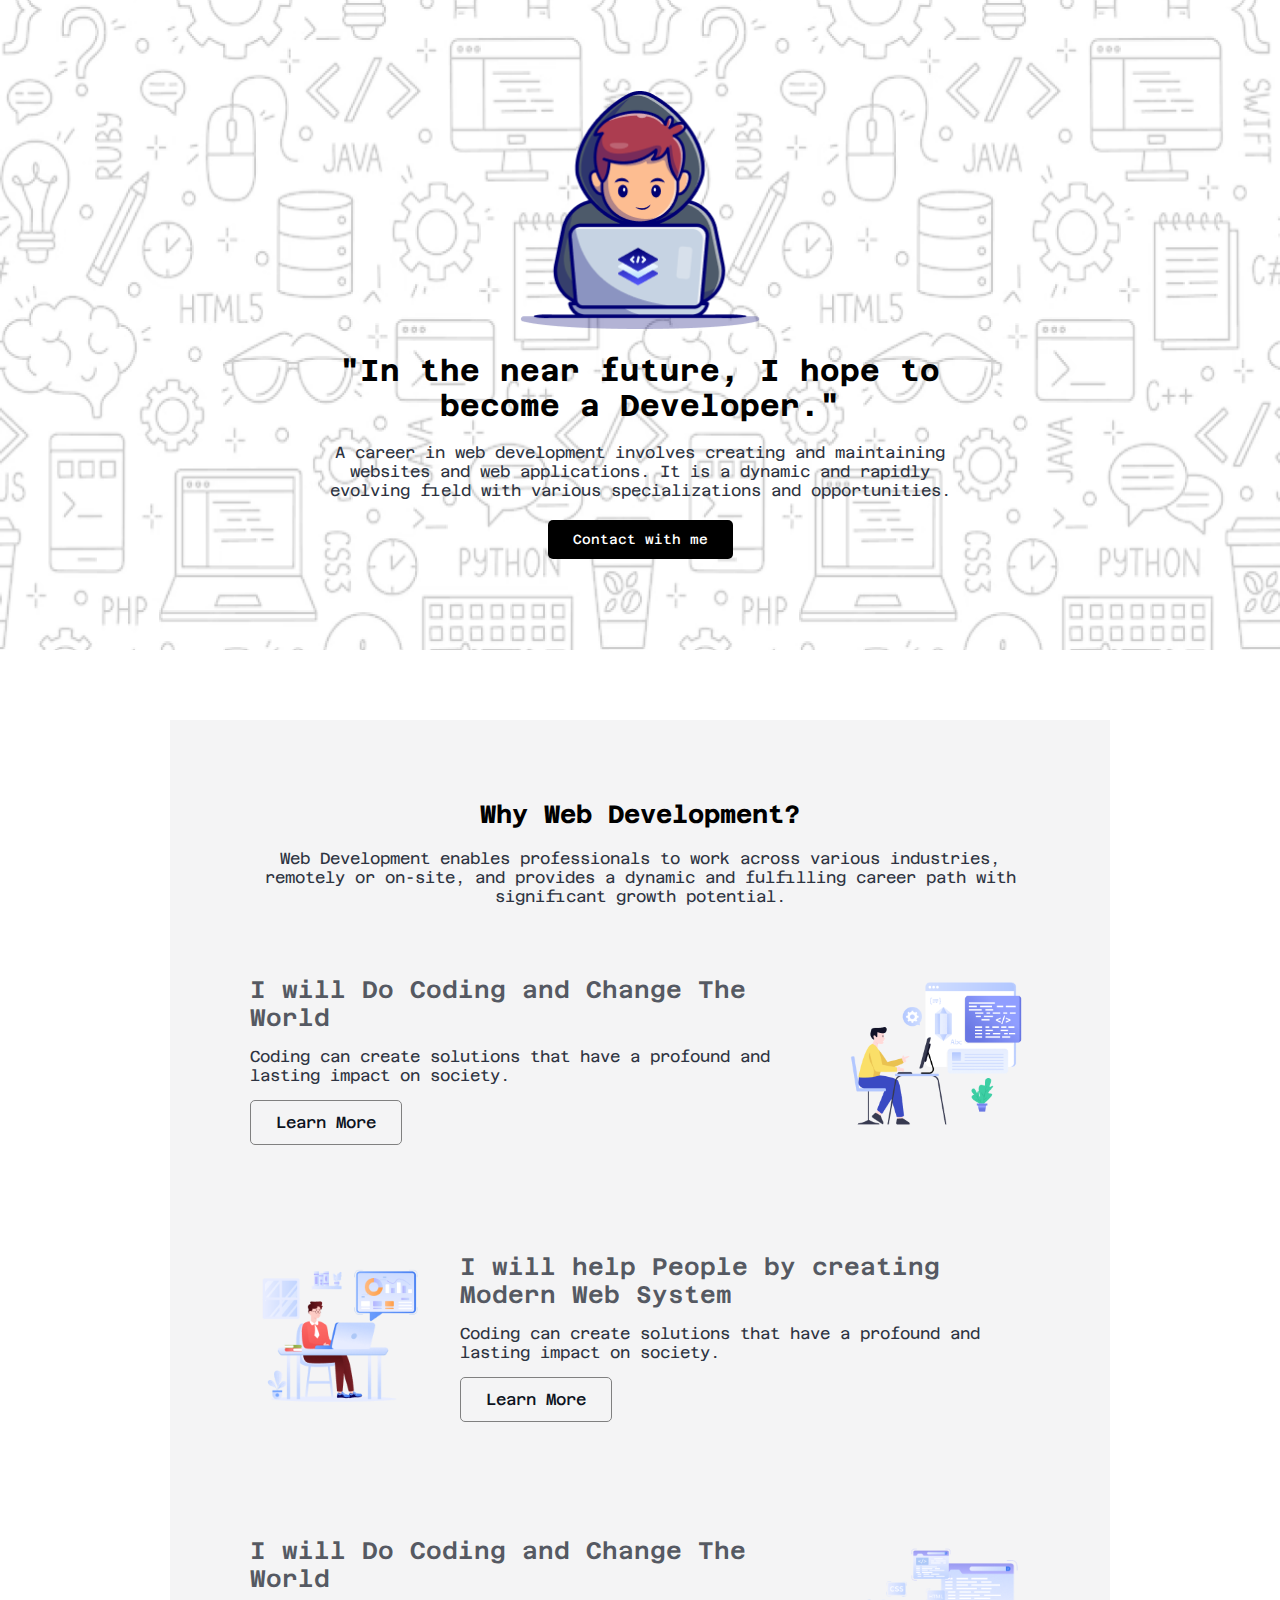
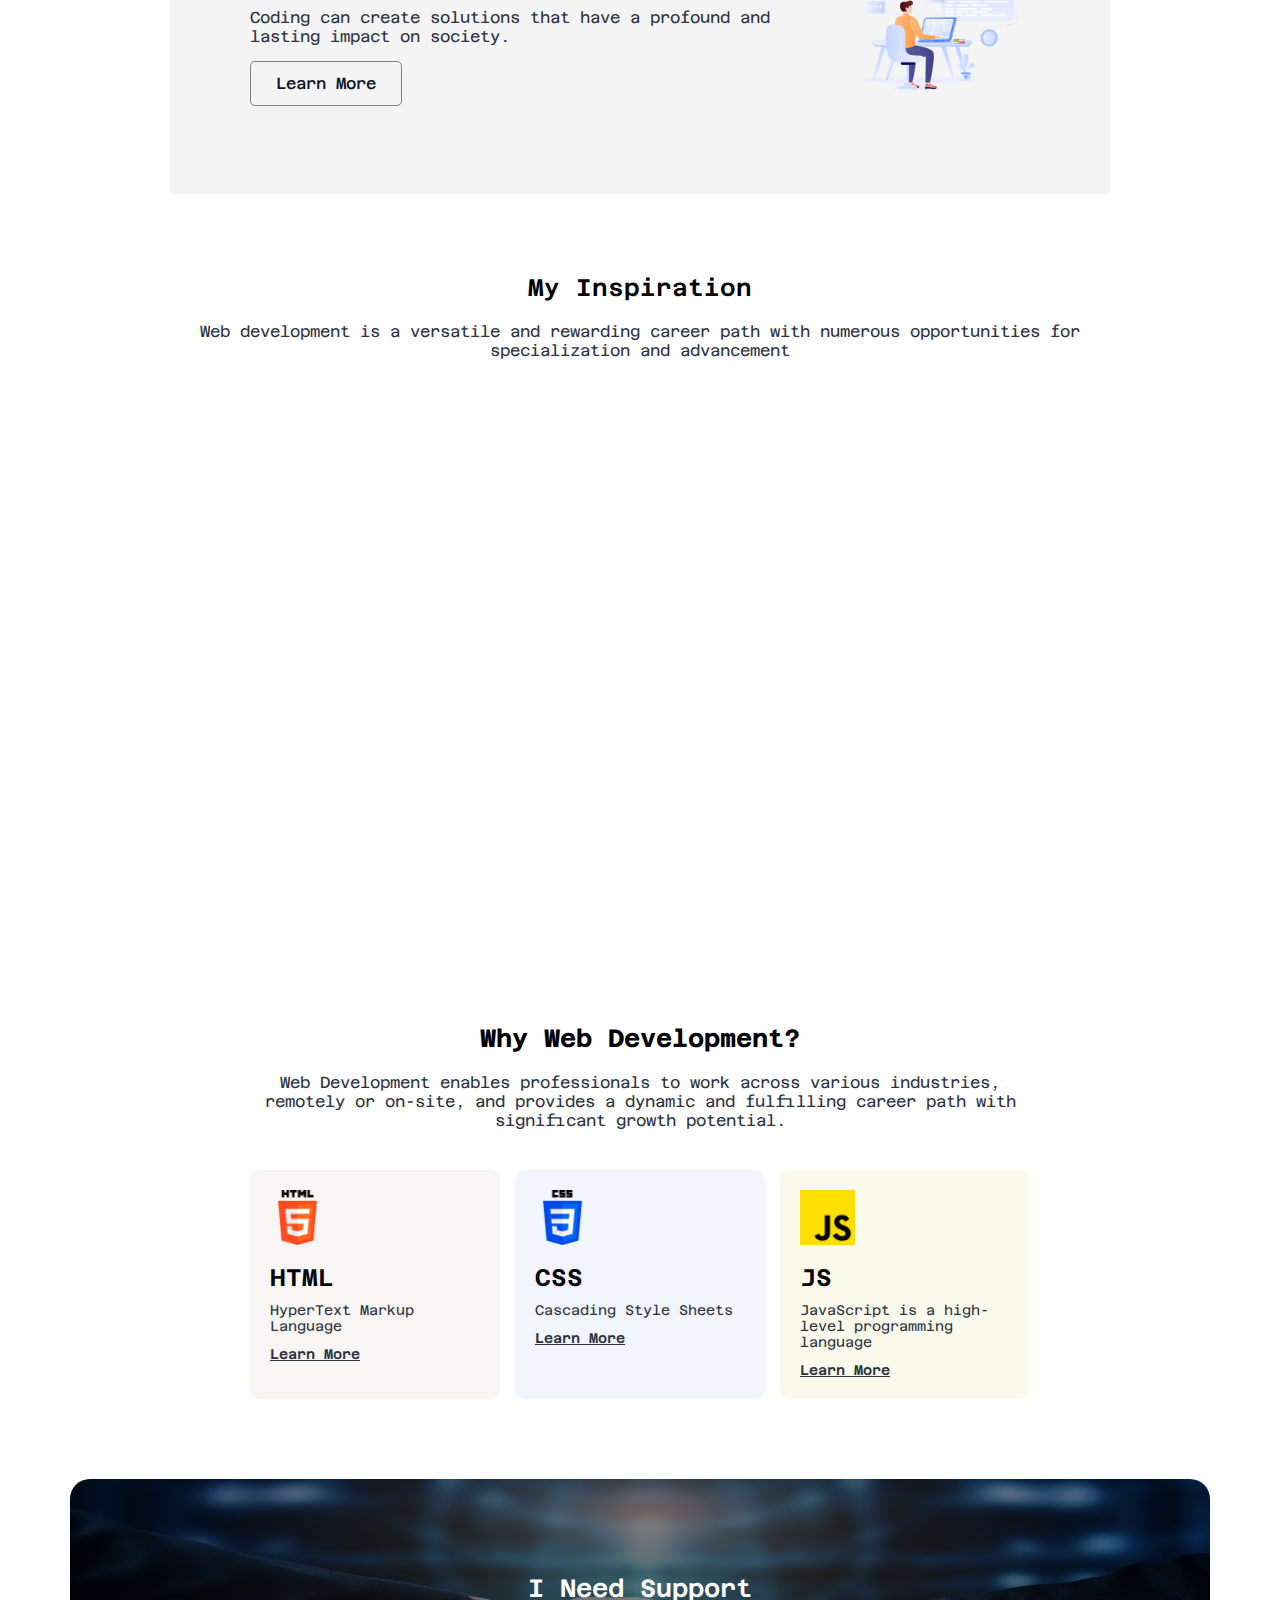
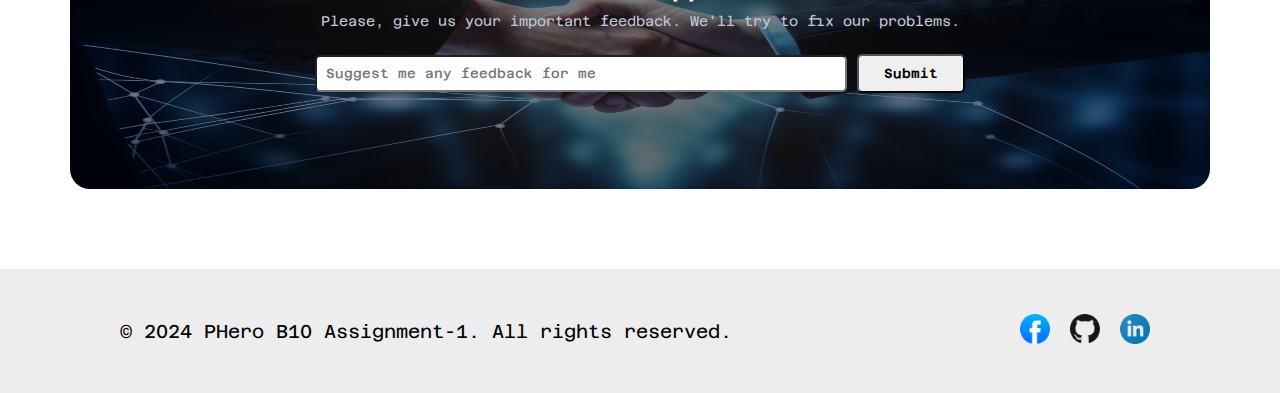
==== index.html @ 2de283ba "inspiration section done" ====
<!DOCTYPE html>
<html lang="en">
<head>
    <meta charset="UTF-8">
    <meta name="viewport" content="width=device-width, initial-scale=1.0">
    <title>Dev-Guide-A1</title>

    <!-- google fonts (Azeret Mono) -->
    <link rel="preconnect" href="https://fonts.googleapis.com">
    <link rel="preconnect" href="https://fonts.gstatic.com" crossorigin>
    <link href="https://fonts.googleapis.com/css2?family=Azeret+Mono:ital,wght@0,100..900;1,100..900&display=swap" rel="stylesheet">

    <!-- external css file link -->
     <link rel="stylesheet" href="./css/style.css">

</head>
<body>
    <header>
        <section class="headerSection">
            <img src="./assets/Group.png" alt="Header Image">
            <h1>"In the near future, I hope to become a Developer."</h1>
            <p>A career in web development involves creating and maintaining websites and web applications. It is a dynamic and rapidly evolving field with various specializations and opportunities.</p>
            <a href="#footer"><button>Contact with me</button></a>
        </section>
    </header>
    <!-- header (banner) ends -->

    <main>
        <section class="webDevelopmentSection">
            <article class="sectionHeading webDevelopmentSectionHeading">
                <h1>Why Web Development?</h1>
                <p>Web Development enables professionals to work across various industries, remotely or on-site, and provides a dynamic and fulfilling career path with significant growth potential.</p>
            </article>
            <!-- "why web development" heading ends -->

            <section class="container webDevSection1">
                <div class="contentDiv">
                    <h2>I will Do Coding and Change The World</h2>
                    <p>Coding can create solutions that have a profound and lasting impact on society.</p>
                    <a href="html5.html" target="_blank">Learn More</a>
                </div>

                <div class="imageDiv">
                    <img src="./assets/Layer_1.png" alt="Layer One">
                </div>
            </section>
            <!-- webDevSection1 ends -->

            <section class="container webDevSection2">
                <div class="contentDiv">
                    <h2>I will help People by creating Modern Web System</h2>
                    <p>Coding can create solutions that have a profound and lasting impact on society.</p>
                    <a target="_blank" href="/pages/css3.html">Learn More</a>
                </div>

                <div class="imageDiv">
                    <img src="./assets/Group3.png" alt="Layer One">
                </div>
            </section>
            <!-- webDevSection2 ends -->

            <section class="container webDevSection3">
                <div class="contentDiv">
                    <h2>I will Do Coding and Change The World</h2>
                    <p>Coding can create solutions that have a profound and lasting impact on society.</p>
                    <a target="_blank" href="/pages/js.html">Learn More</a>
                </div>

                <div class="imageDiv">
                    <img src="./assets/Group4.png" alt="Layer One">
                </div>
            </section>
            <!-- webDevSection3 ends -->
        </section>
        <!-- "why web development" section ends -->

        <section class="inspirationSection">
            <article class="sectionHeading inspirationSectionHeading">
                <h2>My Inspiration</h2>
                <p>Web development is a versatile and rewarding career path with numerous opportunities for specialization and advancement</p>
            </article>
            <!-- "why web development" heading ends -->

            <iframe width="100%" height="450" src="https://www.youtube.com/embed/5O5e0nnVulY?si=7tSLjGQV2LqO7HDk" title="YouTube video player" frameborder="0" allow="accelerometer; autoplay; clipboard-write; encrypted-media; gyroscope; picture-in-picture; web-share" referrerpolicy="strict-origin-when-cross-origin" allowfullscreen id="iFrame"></iframe>
        </section>
        <!-- "inspirationSection" section ends -->

        <section class="currentTargetSection">
            <article class="webDevelopmentSectionHeading">
                <h1>Why Web Development?</h1>
                <p>Web Development enables professionals to work across various industries, remotely or on-site, and provides a dynamic and fulfilling career path with significant growth potential.</p>
            </article>
            <!-- "current target" heading ends -->

            <section class="items">
                <div class="item html5">
                    <img src="./assets/html.png" alt="">

                    <div>
                        <h2>HTML</h2>
                        <p>HyperText Markup Language</p>
                        <a href="#">Learn More</a>
                    </div>
                </div>
                <!-- html5 item ends -->

                <div class="item css3">
                    <img src="./assets/css.png" alt="">

                    <div>
                        <h2>CSS</h2>
                        <p>Cascading Style Sheets</p>
                        <a href="#">Learn More</a>
                    </div>
                </div>
                <!-- css3 item ends -->

                <div class="item js">
                    <img src="./assets/js.png" alt="">

                    <div>
                        <h2>JS</h2>
                        <p>JavaScript is a high-level programming language</p>
                        <a href="#">Learn More</a>
                    </div>
                </div>
                <!-- js item ends -->
            </section>
            <!-- items ends -->
        </section>
        <!-- "current target" section ends -->


        <section class="needSupport">
            <article class="needSupportHeading">
                <h1>I Need Support</h1>
                <p>Please, give us your important feedback. We'll try to fix our problems.</p>

                <div class="suggestionDiv">
                    <input type="text" id="inputField" class="inputField" placeholder="Suggest me any feedback for me" autocomplete="off">
                    <button type="submit" class="suggestionBtn">Submit</button>
                </div>
            </article>
        </section>
        <!-- needSupport section ends -->
    </main>

    <footer id="footer">
        <section>
            <h3>&copy; 2024 PHero B10 Assignment-1. All rights reserved.</h3>

            <ul>
                <li><a target="_blank" href="https://www.facebook.com/"><img src="./assets/facebook.png" alt=""></a></li>
                <li><a target="_blank" href="https://github.com/"><img src="./assets/github.png" alt=""></a></li>
                <li><a target="_blank" href="https://www.linkedin.com"><img src="./assets/linkedin-icon1.png" alt=""></a></li>
            </ul>
        </section>
    </footer>
    <!-- footer ends -->
</body>
</html>
---- css/style.css ----
*{
    margin: 0;
    padding: 0;
    box-sizing: border-box;
    font-family: "Azeret Mono", monospace;
    /* font-optical-sizing: auto; */
    font-weight: 400;
    font-style: normal;
}
h1, h2, h3, h4, h5, h6, p, ul{
    margin: 0;
}
a, a:hover{
    text-decoration: none;
}
li{
    list-style: none;
}


/* ===== header styles starts ===== */
header{
    width: 100%;
    height: 650px;
    background-image: url('../assets/Hero-bg.png');
    background-size: 100% 100%;
    background-repeat: no-repeat;

    display: flex;
    justify-content: center;
    align-items: center;
}

header .headerSection{
    width: 650px;
    text-align: center;
}
header .headerSection img{
    width: 240px;
    margin-bottom: 20px;
}
header .headerSection h1{
    font-size: 30px;
    font-weight: 700;
}
header .headerSection p{
    /* font-size: 16px; */
    margin: 20px 0;
    color: rgb(45, 51, 65);
}
header .headerSection button{
    padding: 12px 25px;
    border: none;
    outline: none;
    border-radius: 5px;
    background-color: rgba(0, 0, 0, 1);
    color: #ffffff;
    font-weight: 500;
}




/* ===== webDevelopmentSection styles starts ===== */
.webDevelopmentSection{
    width: 940px;
    margin: 0 auto;
    padding: 80px;
    margin-top: 70px;
    background: rgba(13, 19, 33, 0.048);
    /* border: 1px solid red; */
}
.webDevelopmentSection .webDevelopmentSectionHeading{
    text-align: center;
}
.webDevelopmentSection .webDevelopmentSectionHeading h1{
    font-size: 25px;
    font-weight: 700;
}
.webDevelopmentSection .webDevelopmentSectionHeading p{
    margin: 20px 0;
    color: rgb(45, 51, 65);
}

.webDevelopmentSection .container{
    display: flex;
    justify-content: space-between;
    align-items: center;
    padding: 50px 0;
    /* border: 1px solid green; */
}
.webDevelopmentSection .container .contentDiv{
    padding-right: 30px;
}
.webDevelopmentSection .container h2{
    font-weight: 600;
    color: rgba(13, 19, 33, 0.7);
}
.webDevelopmentSection .container p{
    margin: 15px 0;
    color: rgb(45, 51, 65);
}
.webDevelopmentSection .container a{
    padding: 12px 25px;
    border: 1px solid gray;
    display: inline-block;
    outline: none;
    border-radius: 5px;
    color: #ffffff;
    font-weight: 500;
    color: rgb(13, 19, 33);
}

.webDevelopmentSection .container .imageDiv{
    width: 250px;
}
.webDevelopmentSection .container .imageDiv img{
    width: 100%;
}

.webDevelopmentSection .webDevSection2{
    flex-direction: row-reverse;
}
.webDevelopmentSection .webDevSection2 .contentDiv{
    padding-left: 30px;
    padding-right: 0;
}
.webDevelopmentSection .webDevSection3{
    padding-bottom: 0;
}
/* ===== webDevelopmentSection styles ends ===== */






/* ===== inspiration styles starts ===== */
.inspirationSection{
    width: 940px;
    /* border: 1px solid red; */
    margin: 0 auto;
    margin-top: 80px;
}
.inspirationSection .inspirationSectionHeading{
    text-align: center;
}
.inspirationSection .inspirationSectionHeading h2{
    font-weight: 600;
    /* color: rgba(13, 19, 33, 0.7); */
}
.inspirationSection .inspirationSectionHeading p{
    margin: 20px 0;
    color: rgb(45, 51, 65);
}
#iFrame{
    border-radius: 10px;
    margin-top: 40px;
}
/* ===== inspiration styles ends ===== */






/* ===== currentTargetSection styles starts */
.currentTargetSection{
    width: 940px;
    margin: 0 auto;
    padding: 80px;
    margin-top: 70px;
    /* border: 1px solid red; */
}
.currentTargetSection .webDevelopmentSectionHeading{
    text-align: center;
}
.currentTargetSection .webDevelopmentSectionHeading h1{
    font-size: 25px;
    font-weight: 700;
}
.currentTargetSection .webDevelopmentSectionHeading p{
    margin: 20px 0;
    color: rgb(45, 51, 65);
}


.currentTargetSection .items{
    margin-top: 40px;
    display: grid;
    gap: 15px;
    grid-template-columns: repeat(3, 1fr);
}
.currentTargetSection .items .item{
    /* border: 1px solid gray; */
    border-radius: 10px;
    padding: 20px;
}
.currentTargetSection .items .item div{
    margin-top: 15px;
}
.currentTargetSection .items .item img{
    width: 55px;
}
.currentTargetSection .items .item h2{
    font-weight: 600;
}
.currentTargetSection .items .item p{
    margin: 10px 0;
    font-size: 14px;
    color: rgb(45, 51, 65);
}
.currentTargetSection .items .item a{
    font-size: 14px;
    font-weight: 600;
    color: rgb(45, 51, 65);
    text-decoration: underline;
}

.currentTargetSection .items .html5{
    background-color: rgb(248, 246, 245);
}
.currentTargetSection .items .css3{
    background-color: rgb(242, 245, 252);
}
.currentTargetSection .items .js{
    background-color: rgb(249, 250, 236);
}
/* ===== currentTargetSection styles ends */



/* needSupport styles starts */
.needSupport{
    width: 1140px;
    height: 310px;
    margin: 0 auto;
    border-radius: 20px;
    background-image: url('/assets/handshake.jpg');
    background-size: 100% 100%;
    background-repeat: no-repeat;
    background-color: rgba(13, 19, 33, 0.6);
    background-blend-mode: overlay;

    display: flex;
    justify-content: center;
    align-items: center;
    text-align: center;
}
.needSupport .needSupportHeading{
    width: 650px;
}
.needSupport .needSupportHeading .suggestionDiv{
    margin-top: 25px;
    display: flex;
    align-items: center;
}
.needSupport .needSupportHeading .suggestionDiv #inputField{
    width: 100%;
    margin-right: 10px;
    padding: 9px;
    font-weight: 500;
    border-radius: 5px;
}
.needSupport .needSupportHeading .suggestionDiv .suggestionBtn{
    font-weight: 600;
    padding: 10px 25px;
    border-radius: 5px;
    /* border: none; */
    /* outline: none; */
}
.needSupport .needSupportHeading h1{
    color: #ffffff;
    font-weight: 600;
    font-size: 25px;
}
.needSupport .needSupportHeading p{
    margin: 10px 0;
    font-size: 14px;
    color: rgb(193, 200, 216);
}
/* needSupport styles ends */



/* ===== footer styles starts */
footer{
    margin-top: 80px;
    padding: 35px 120px;
    background-color: rgba(221, 221, 224, 0.534);
}
footer section{
    display: flex;
    justify-content: space-between;
    align-items: center;
}
footer section h2{
    font-size: 17px;
}
footer section ul{
    display: flex;
    align-items: center;
}
footer section ul li{
    padding: 10px;
}
footer section ul li a img{
    width: 30px;
}
/* ===== footer styles ends */
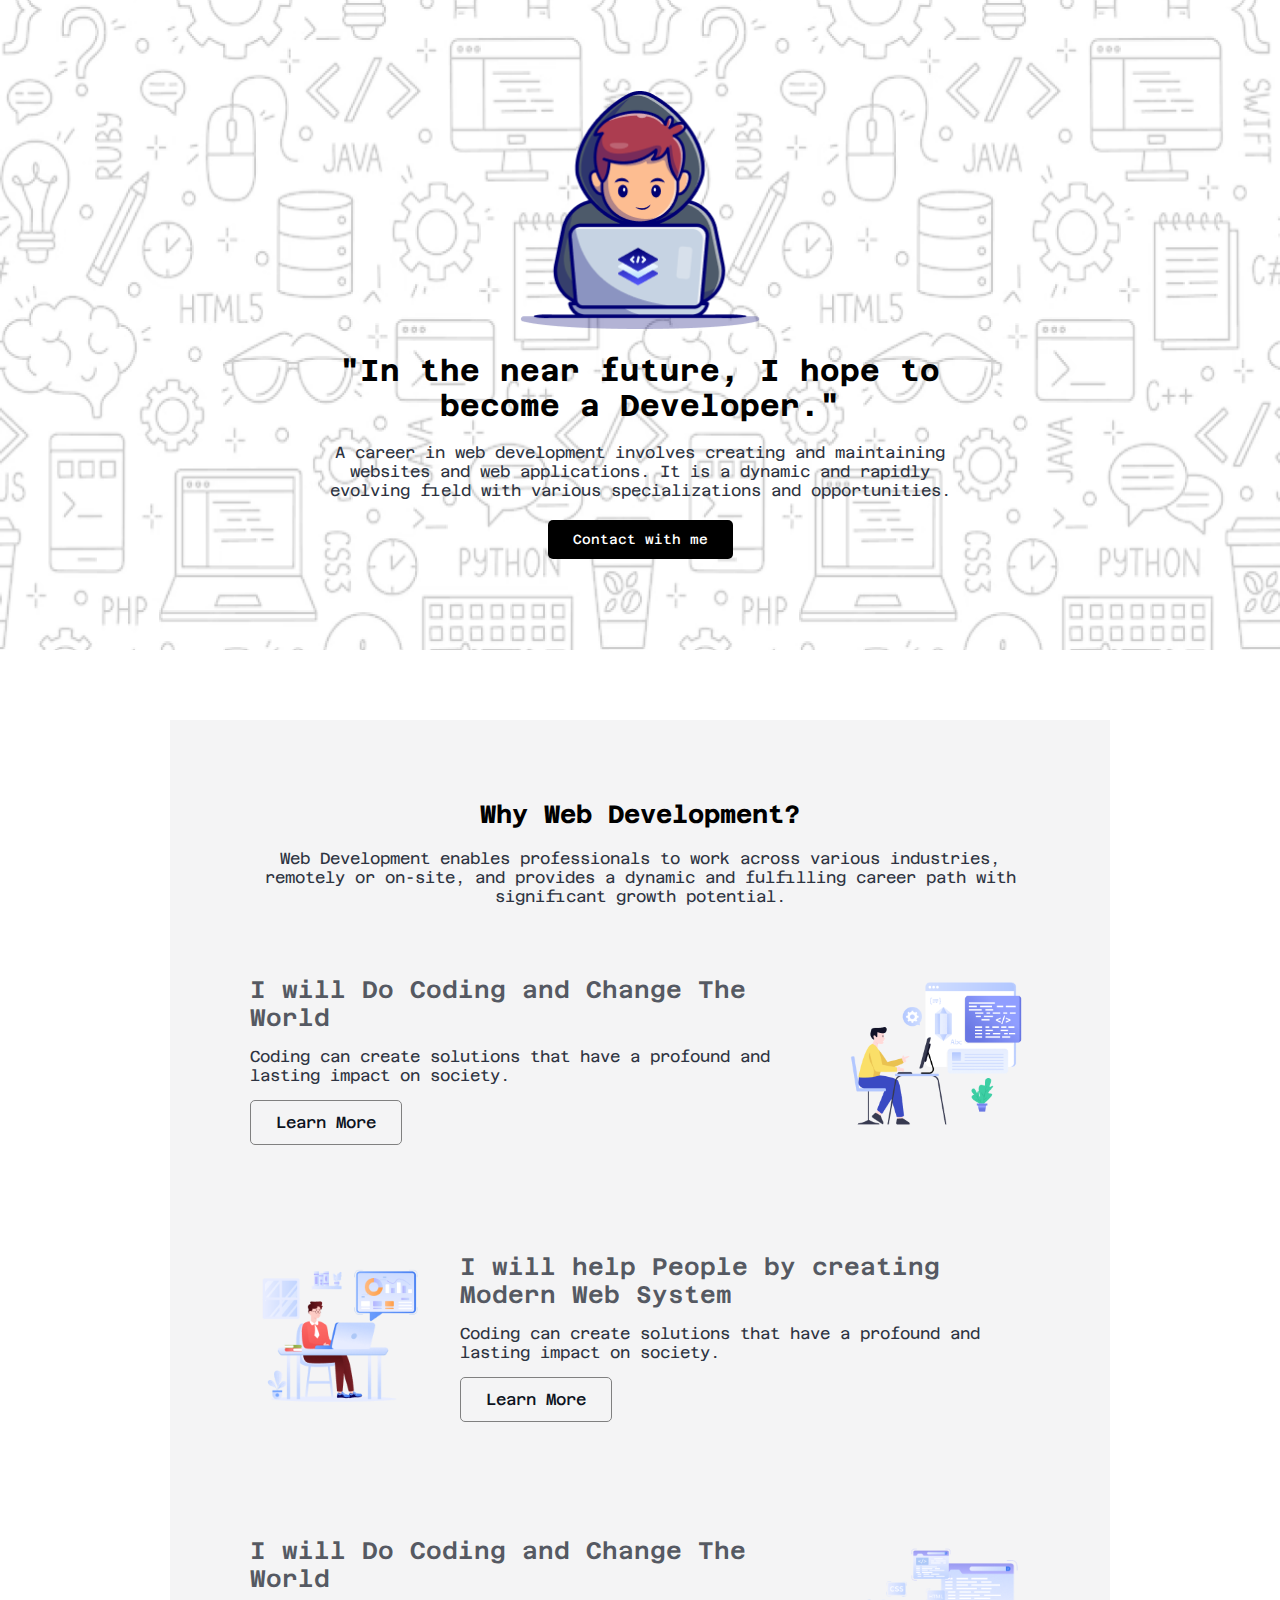
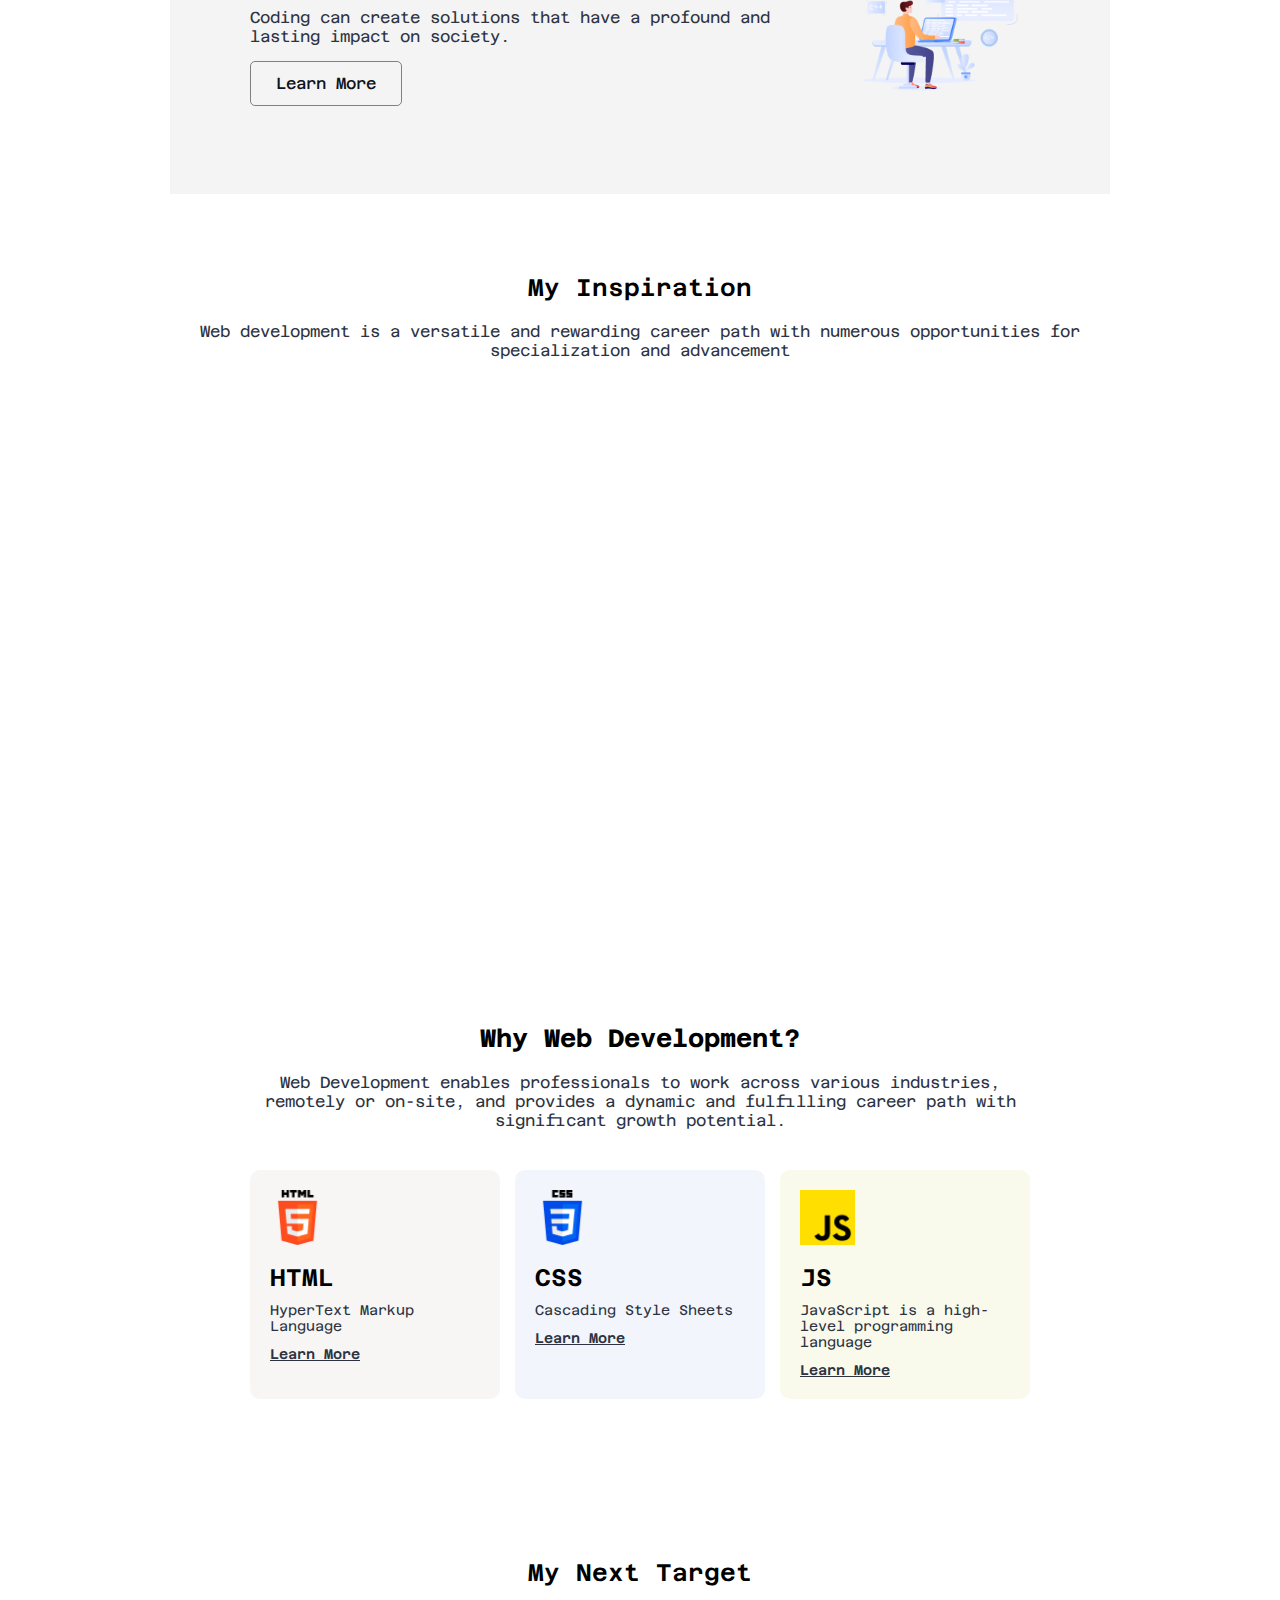
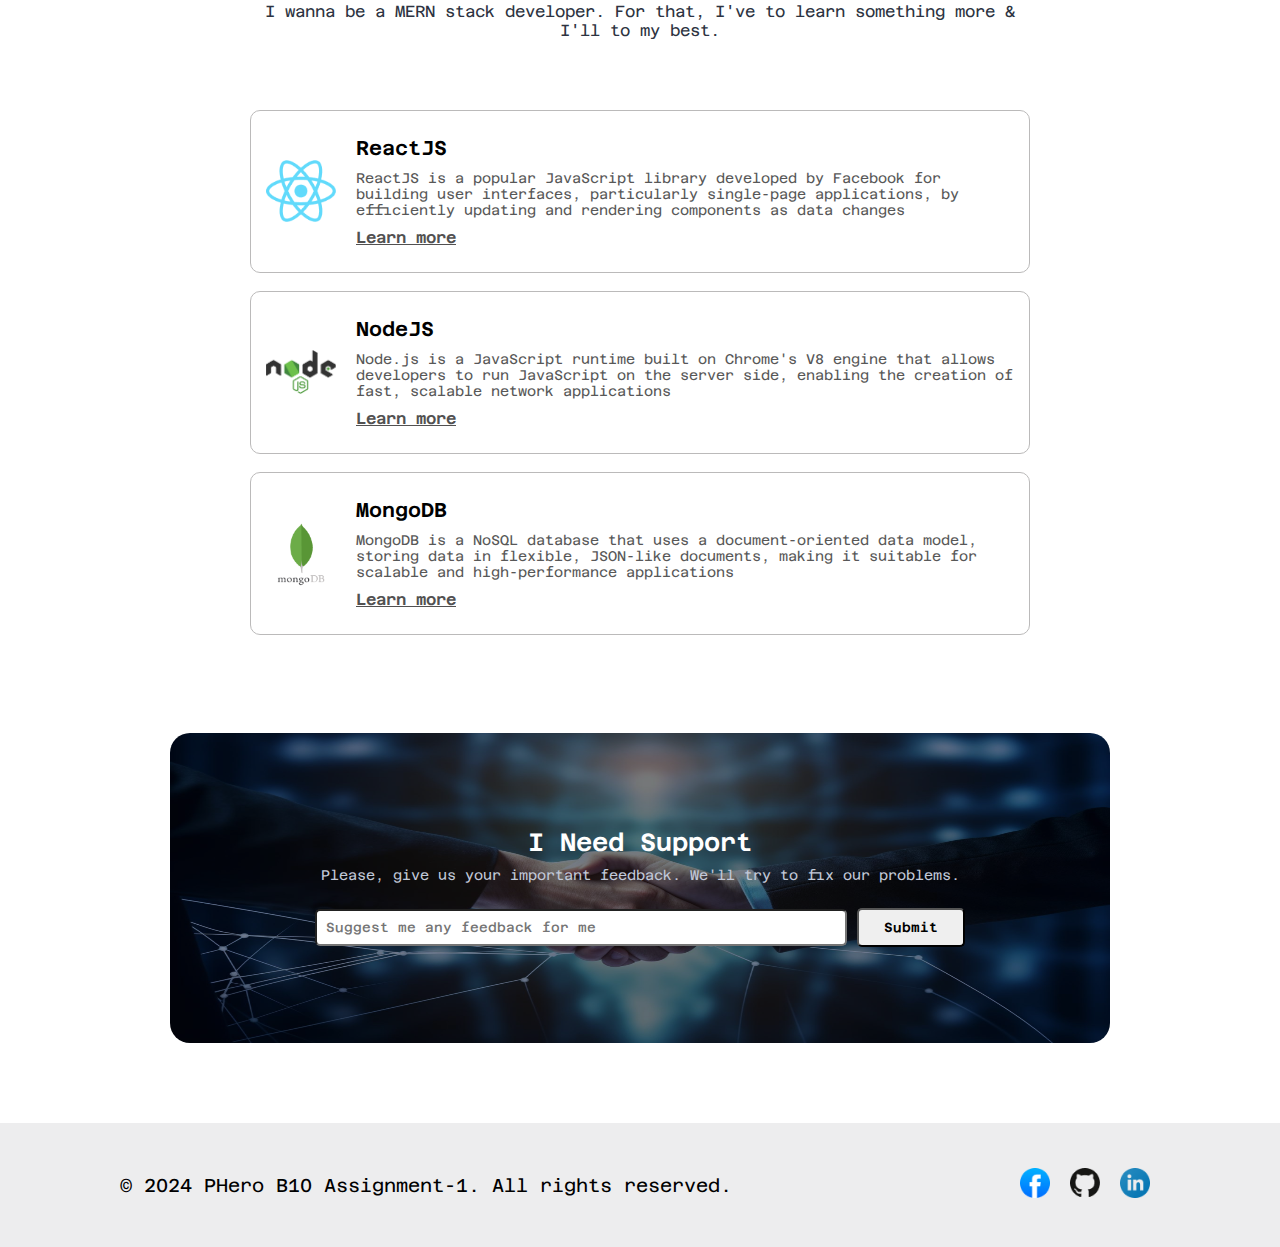
==== commit 63e3bc57: "next target ends" ====
--- a/index.html
+++ b/index.html
@@ -74,6 +74,7 @@
         </section>
         <!-- "why web development" section ends -->
 
+
         <section class="inspirationSection">
             <article class="sectionHeading inspirationSectionHeading">
                 <h2>My Inspiration</h2>
@@ -85,6 +86,7 @@
         </section>
         <!-- "inspirationSection" section ends -->
 
+
         <section class="currentTargetSection">
             <article class="webDevelopmentSectionHeading">
                 <h1>Why Web Development?</h1>
@@ -129,6 +131,51 @@
             <!-- items ends -->
         </section>
         <!-- "current target" section ends -->
+
+
+        <section class="nextTargetSection">
+            <article class="nextTargetSectionHeading">
+                <h2>My Next Target</h2>
+                <p>I wanna be a MERN stack developer. For that, I've to learn something more & I'll to my best.</p>
+            </article>
+
+            <section class="targetContainer">
+                <div class="target react">
+                    <img src="./assets/react.png" alt="">
+
+                    <div>
+                        <h2>ReactJS</h2>
+                        <p>ReactJS is a popular JavaScript library developed by Facebook for building user interfaces, particularly single-page applications, by efficiently updating and rendering components as data changes</p>
+                        <a href="#">Learn more</a>
+                    </div>
+                </div>
+                <!-- react ends -->
+
+                <div class="target react">
+                    <img src="./assets/nodejs.png" alt="">
+
+                    <div>
+                        <h2>NodeJS</h2>
+                        <p>Node.js is a JavaScript runtime built on Chrome's V8 engine that allows developers to run JavaScript on the server side, enabling the creation of fast, scalable network applications</p>
+                        <a href="#">Learn more</a>
+                    </div>
+                </div>
+                <!-- node ends -->
+
+                <div class="target react">
+                    <img src="./assets/mongodb.png" alt="">
+
+                    <div>
+                        <h2>MongoDB</h2>
+                        <p>MongoDB is a NoSQL database that uses a document-oriented data model, storing data in flexible, JSON-like documents, making it suitable for scalable and high-performance applications</p>
+                        <a href="#">Learn more</a>
+                    </div>
+                </div>
+                <!-- mongodb ends -->
+            </section>
+            <!-- targetContainer ends -->
+        </section>
+        <!-- nextTargetSection section ends -->
 
 
         <section class="needSupport">
--- a/css/style.css
+++ b/css/style.css
@@ -230,9 +230,70 @@
 
 
 
+
+
+
+/* ===== nextTargetSection styles starts ===== */
+.nextTargetSection{
+    width: 940px;
+    margin: 0 auto;
+    padding: 80px;
+    /* margin-top: 70px; */
+    /* margin-bottom: 70px; */
+    /* border: 1px solid red; */
+}
+.nextTargetSection .nextTargetSectionHeading{
+    text-align: center;
+}
+.nextTargetSection .nextTargetSectionHeading h2{
+    font-weight: 600;
+    /* color: rgba(13, 19, 33, 0.7); */
+}
+.nextTargetSection .nextTargetSectionHeading p{
+    margin: 15px 0;
+    color: rgb(45, 51, 65);
+}
+
+.nextTargetSection .targetContainer{
+    margin-top: 70px;
+}
+
+.nextTargetSection .targetContainer .target{
+    display: flex;
+    align-items: center;
+    padding: 25px 15px;
+    border: 1px solid rgb(187, 186, 186);
+    border-radius: 10px;
+    margin-top: 18px;
+    margin-bottom: 18px;
+}
+.nextTargetSection .targetContainer .target img{
+    width: 70px;
+}
+.nextTargetSection .targetContainer .target div{
+    margin-left: 20px;
+}
+.nextTargetSection .targetContainer .target h2{
+    font-size: 20px;
+    font-weight: 600;
+}
+.nextTargetSection .targetContainer .target p{
+    margin: 10px 0;
+    font-size: 14px;
+    color: rgb(88, 88, 88);
+}
+.nextTargetSection .targetContainer .target a{
+    font-weight: 600;
+    text-decoration: underline;
+    color: rgb(82, 81, 81);
+}
+/* ===== nextTargetSection styles ends ===== */
+
+
+
 /* needSupport styles starts */
 .needSupport{
-    width: 1140px;
+    width: 940px;
     height: 310px;
     margin: 0 auto;
     border-radius: 20px;
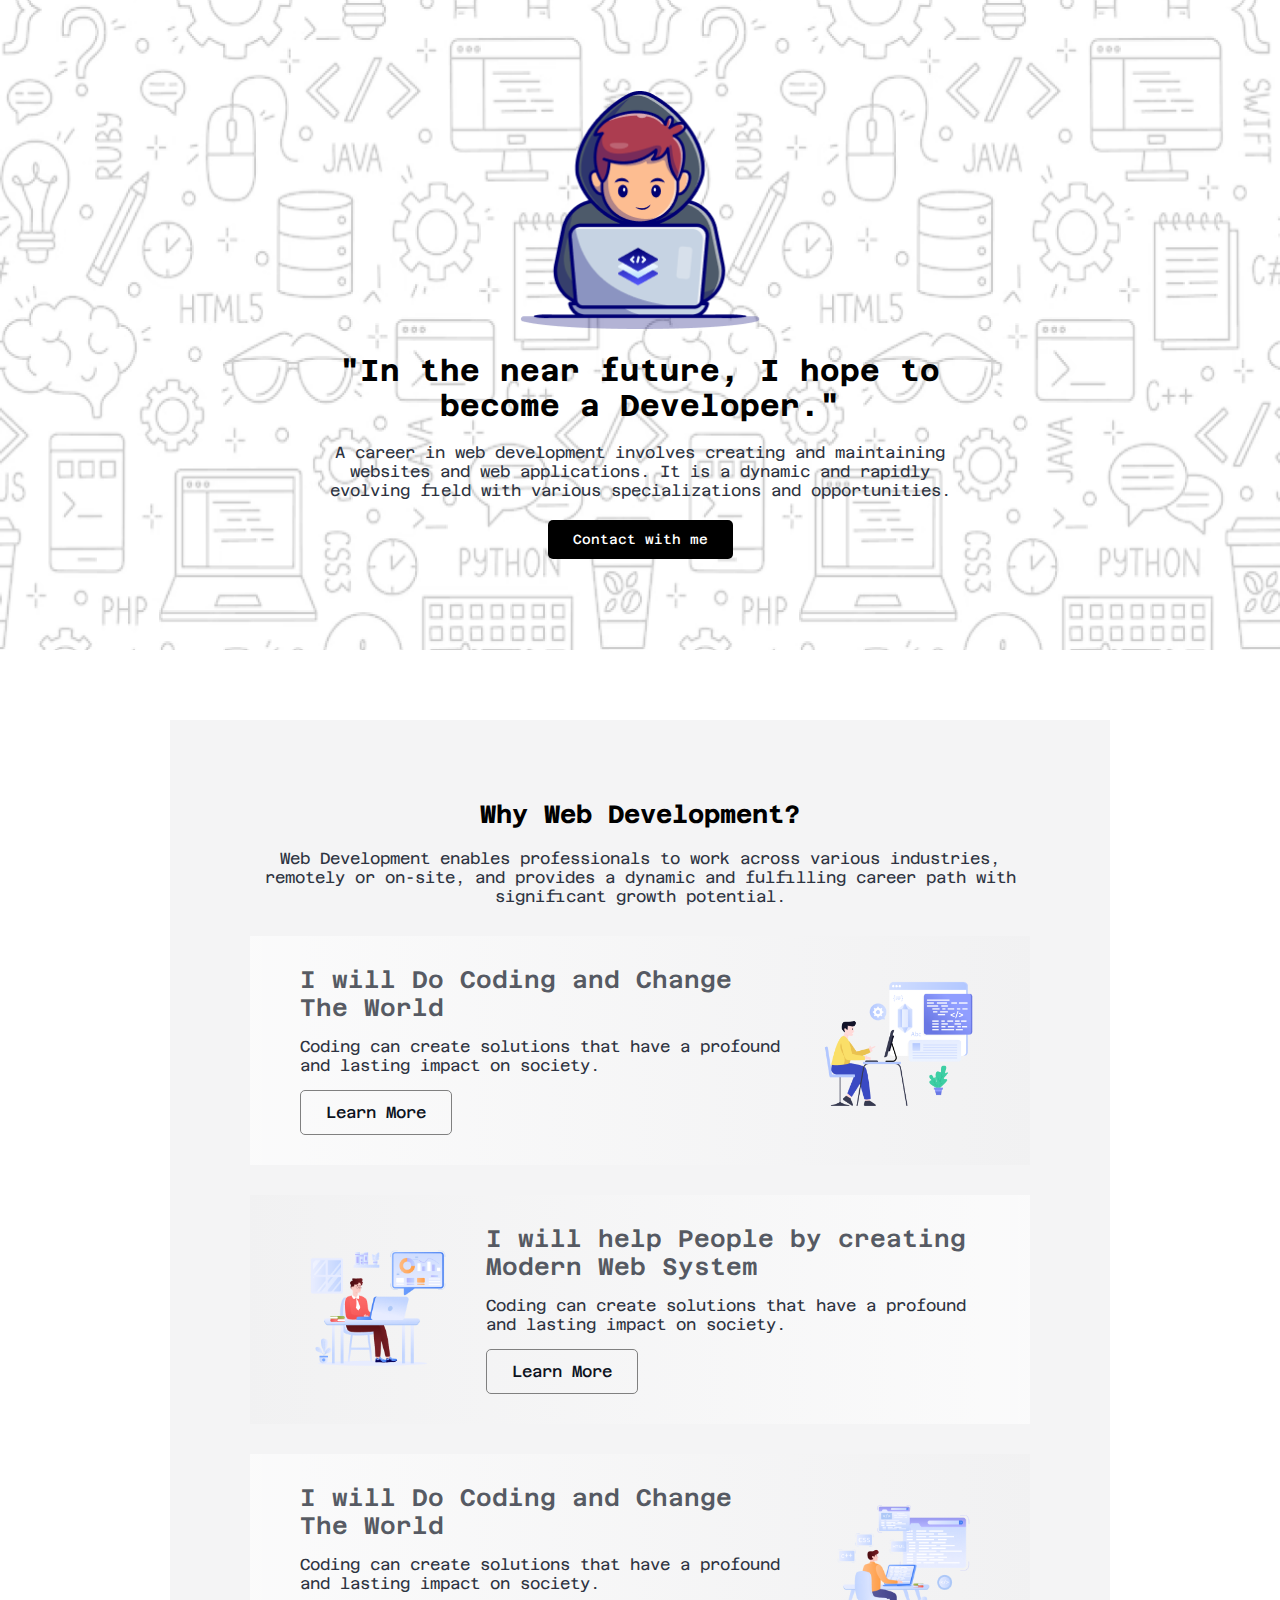
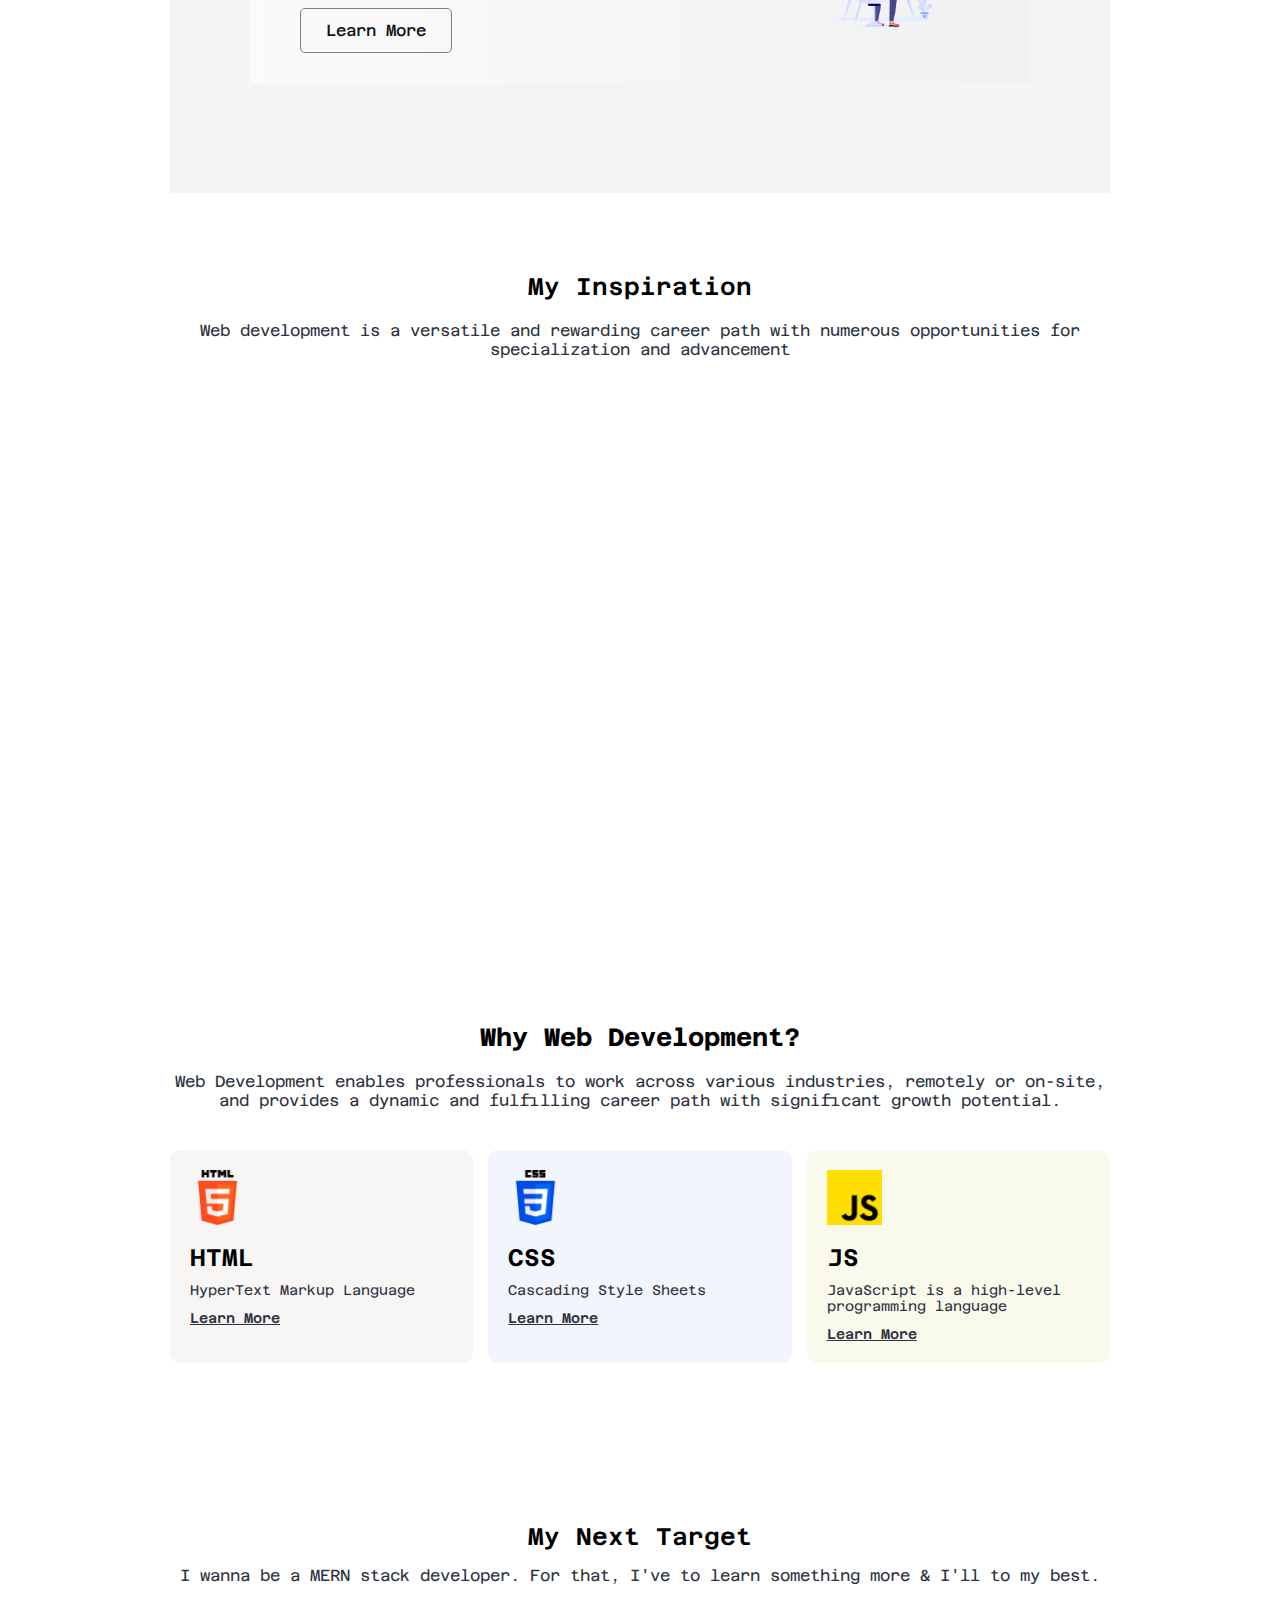
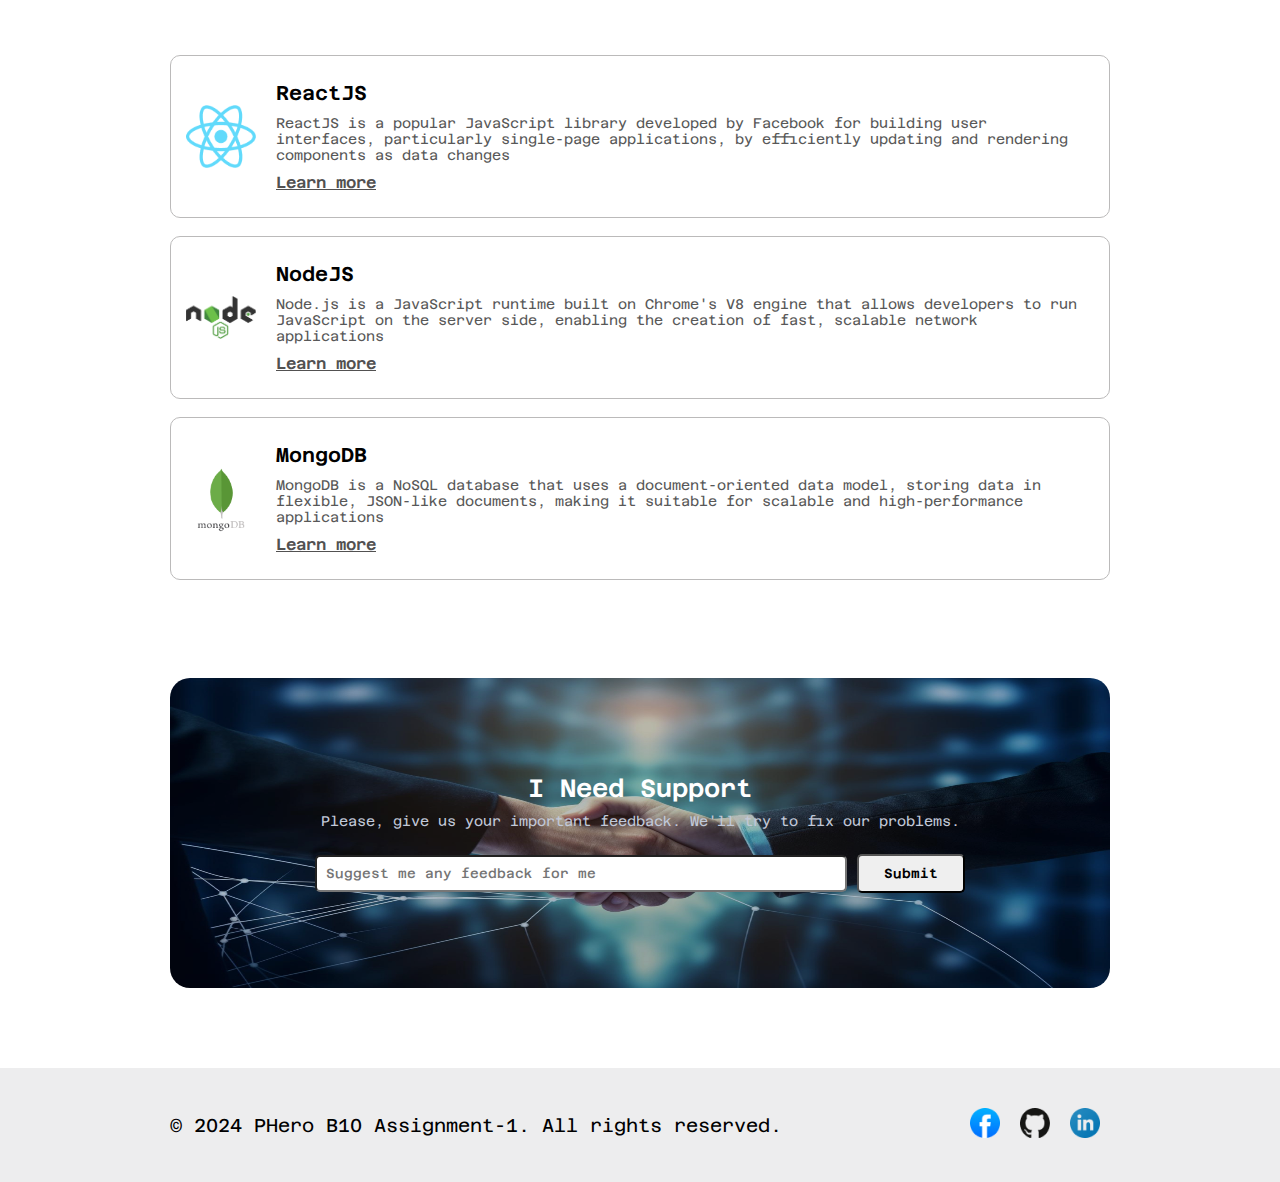
==== commit ded79ca5: "update footer" ====
--- a/index.html
+++ b/index.html
@@ -37,7 +37,7 @@
                 <div class="contentDiv">
                     <h2>I will Do Coding and Change The World</h2>
                     <p>Coding can create solutions that have a profound and lasting impact on society.</p>
-                    <a href="html5.html" target="_blank">Learn More</a>
+                    <a href="#">Learn More</a>
                 </div>
 
                 <div class="imageDiv">
@@ -50,7 +50,7 @@
                 <div class="contentDiv">
                     <h2>I will help People by creating Modern Web System</h2>
                     <p>Coding can create solutions that have a profound and lasting impact on society.</p>
-                    <a target="_blank" href="/pages/css3.html">Learn More</a>
+                    <a href="#">Learn More</a>
                 </div>
 
                 <div class="imageDiv">
@@ -63,7 +63,7 @@
                 <div class="contentDiv">
                     <h2>I will Do Coding and Change The World</h2>
                     <p>Coding can create solutions that have a profound and lasting impact on society.</p>
-                    <a target="_blank" href="/pages/js.html">Learn More</a>
+                    <a href="#">Learn More</a>
                 </div>
 
                 <div class="imageDiv">
@@ -101,7 +101,7 @@
                     <div>
                         <h2>HTML</h2>
                         <p>HyperText Markup Language</p>
-                        <a href="#">Learn More</a>
+                        <a target="_blank" href="/pages/html5.html">Learn More</a>
                     </div>
                 </div>
                 <!-- html5 item ends -->
@@ -112,7 +112,7 @@
                     <div>
                         <h2>CSS</h2>
                         <p>Cascading Style Sheets</p>
-                        <a href="#">Learn More</a>
+                        <a target="_blank" href="pages/css3.html">Learn More</a>
                     </div>
                 </div>
                 <!-- css3 item ends -->
@@ -123,7 +123,7 @@
                     <div>
                         <h2>JS</h2>
                         <p>JavaScript is a high-level programming language</p>
-                        <a href="#">Learn More</a>
+                        <a target="_blank" href="/pages/js.html">Learn More</a>
                     </div>
                 </div>
                 <!-- js item ends -->
--- a/css/style.css
+++ b/css/style.css
@@ -86,8 +86,10 @@
     display: flex;
     justify-content: space-between;
     align-items: center;
-    padding: 50px 0;
+    padding: 30px 50px;
+    margin: 30px 0;
     /* border: 1px solid green; */
+    background: linear-gradient(to right, rgba(255, 255, 255, 0.6), rgba(0, 0, 0, 0.01))
 }
 .webDevelopmentSection .container .contentDiv{
     padding-right: 30px;
@@ -120,14 +122,15 @@
 
 .webDevelopmentSection .webDevSection2{
     flex-direction: row-reverse;
+    background: linear-gradient(to left, rgba(255, 255, 255, 0.6), rgba(0, 0, 0, 0.01))
 }
 .webDevelopmentSection .webDevSection2 .contentDiv{
     padding-left: 30px;
     padding-right: 0;
 }
-.webDevelopmentSection .webDevSection3{
+/* .webDevelopmentSection .webDevSection3{
     padding-bottom: 0;
-}
+} */
 /* ===== webDevelopmentSection styles ends ===== */
 
 
@@ -168,7 +171,7 @@
 .currentTargetSection{
     width: 940px;
     margin: 0 auto;
-    padding: 80px;
+    padding: 80px 0;
     margin-top: 70px;
     /* border: 1px solid red; */
 }
@@ -237,9 +240,7 @@
 .nextTargetSection{
     width: 940px;
     margin: 0 auto;
-    padding: 80px;
-    /* margin-top: 70px; */
-    /* margin-bottom: 70px; */
+    padding: 80px 0;
     /* border: 1px solid red; */
 }
 .nextTargetSection .nextTargetSectionHeading{
@@ -297,10 +298,11 @@
     height: 310px;
     margin: 0 auto;
     border-radius: 20px;
-    background-image: url('/assets/handshake.jpg');
+    background-image: url(/hands.jpg);
     background-size: 100% 100%;
     background-repeat: no-repeat;
-    background-color: rgba(13, 19, 33, 0.6);
+    background-position: center;
+    background-color: rgba(13, 19, 33, 0.3);
     background-blend-mode: overlay;
 
     display: flex;
@@ -340,17 +342,21 @@
     font-size: 14px;
     color: rgb(193, 200, 216);
 }
-/* needSupport styles ends */
+/* ===== needSupport styles ends ===== */
 
 
 
 /* ===== footer styles starts */
 footer{
     margin-top: 80px;
-    padding: 35px 120px;
+    /* padding: 35px 120px; */
     background-color: rgba(221, 221, 224, 0.534);
 }
 footer section{
+    width: 940px;
+    margin: 0 auto;
+    padding: 30px 0;
+
     display: flex;
     justify-content: space-between;
     align-items: center;
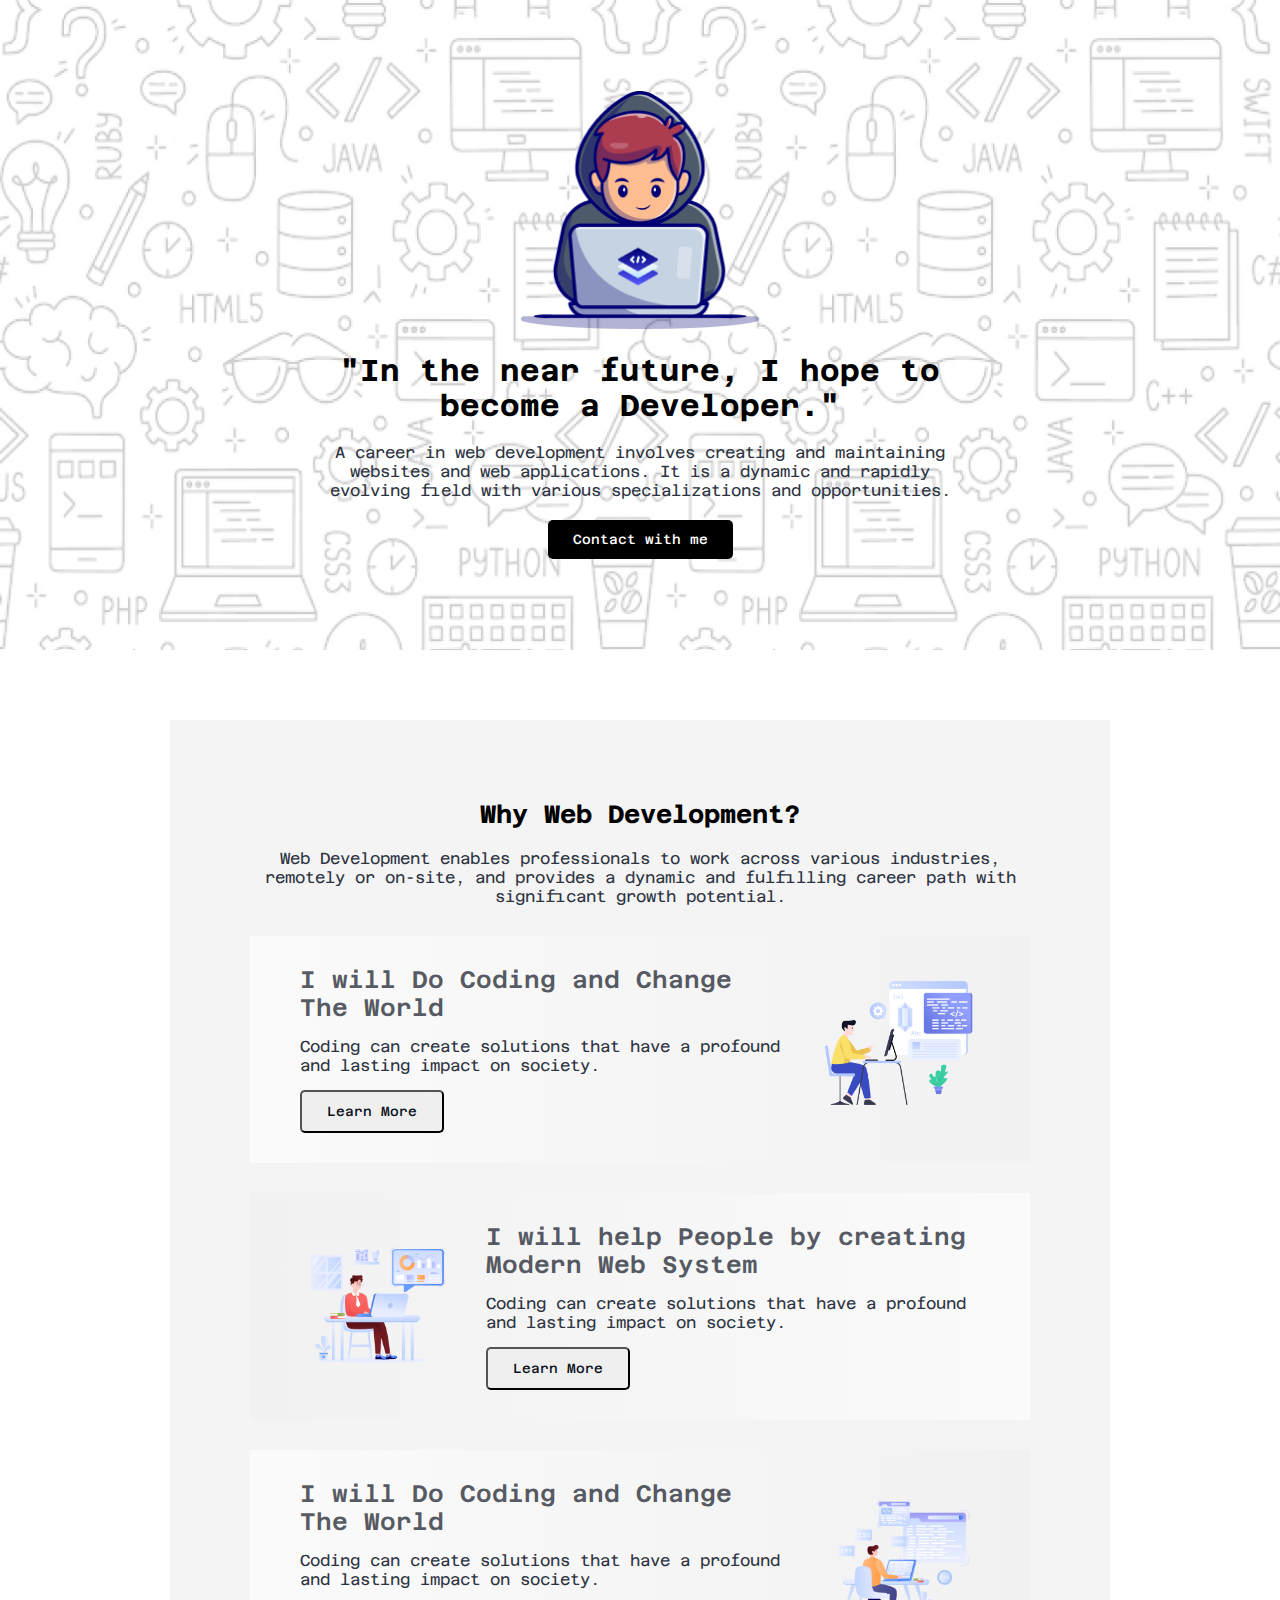
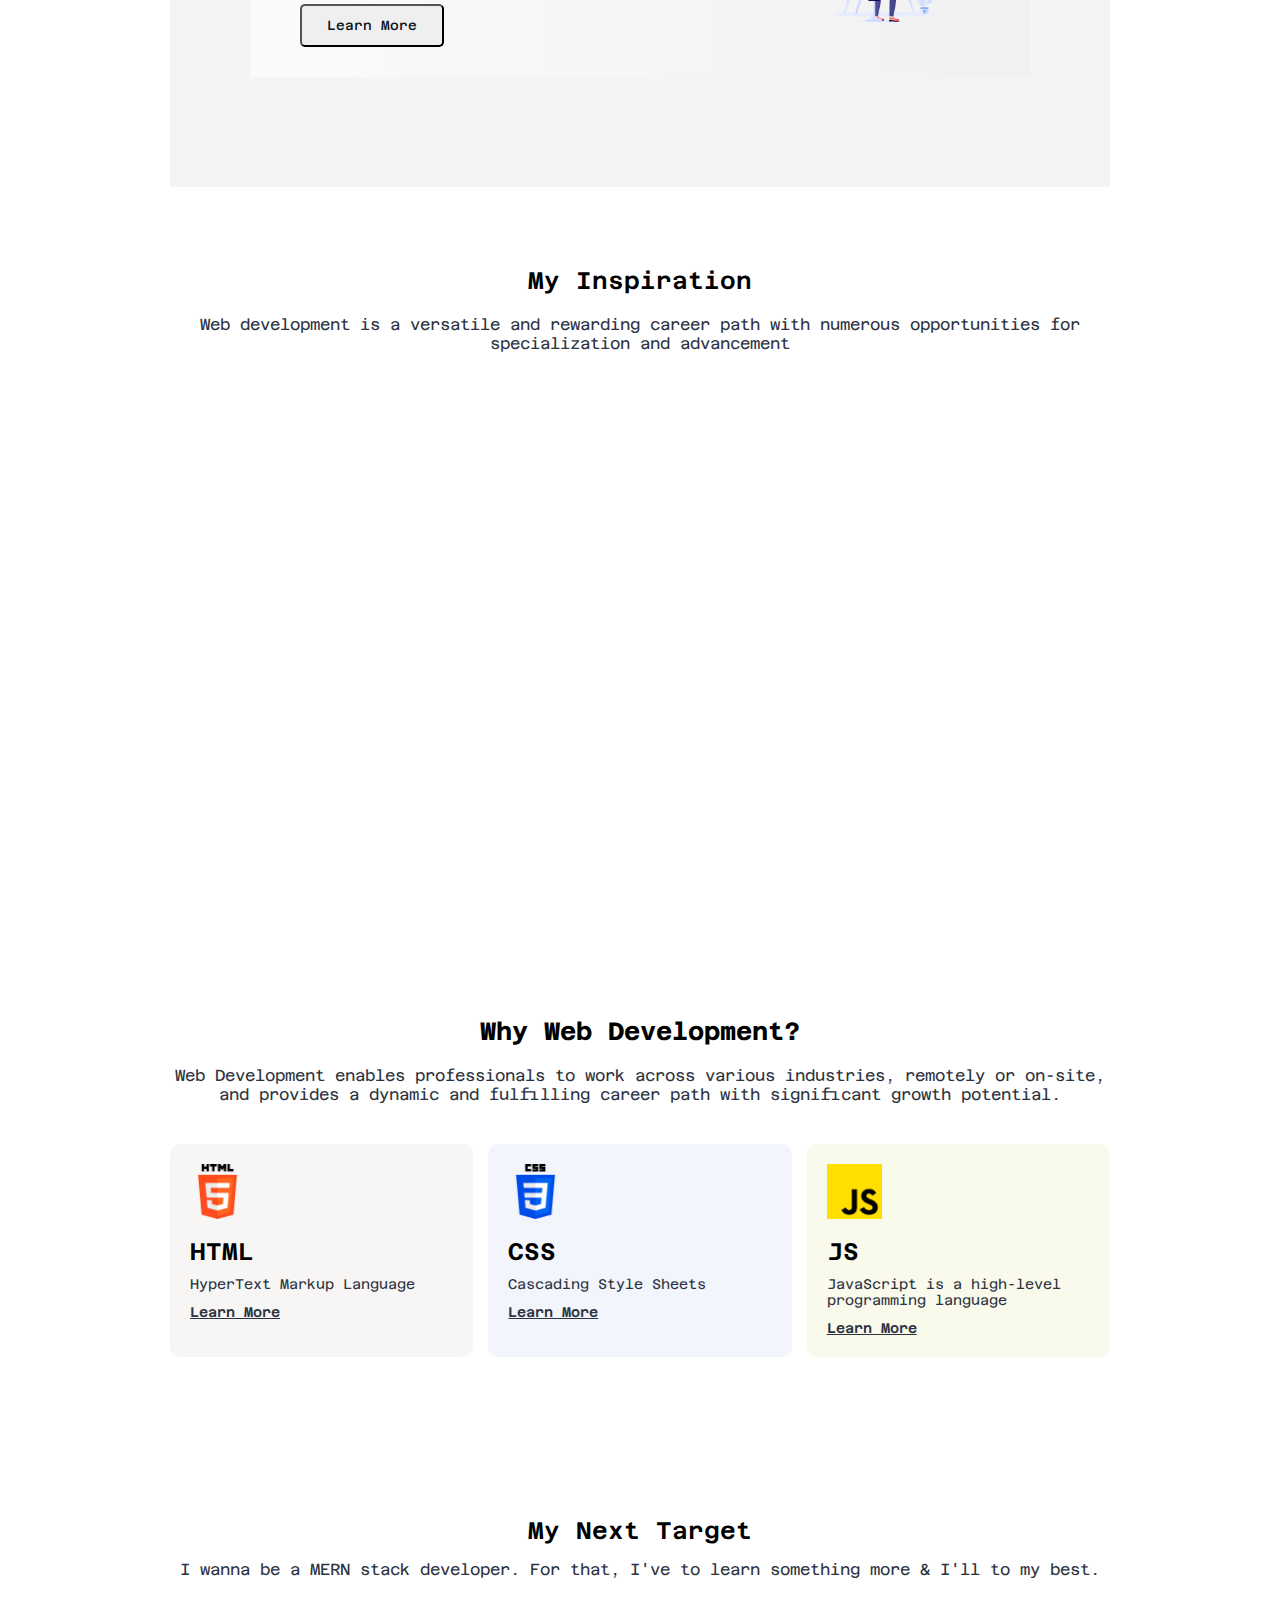
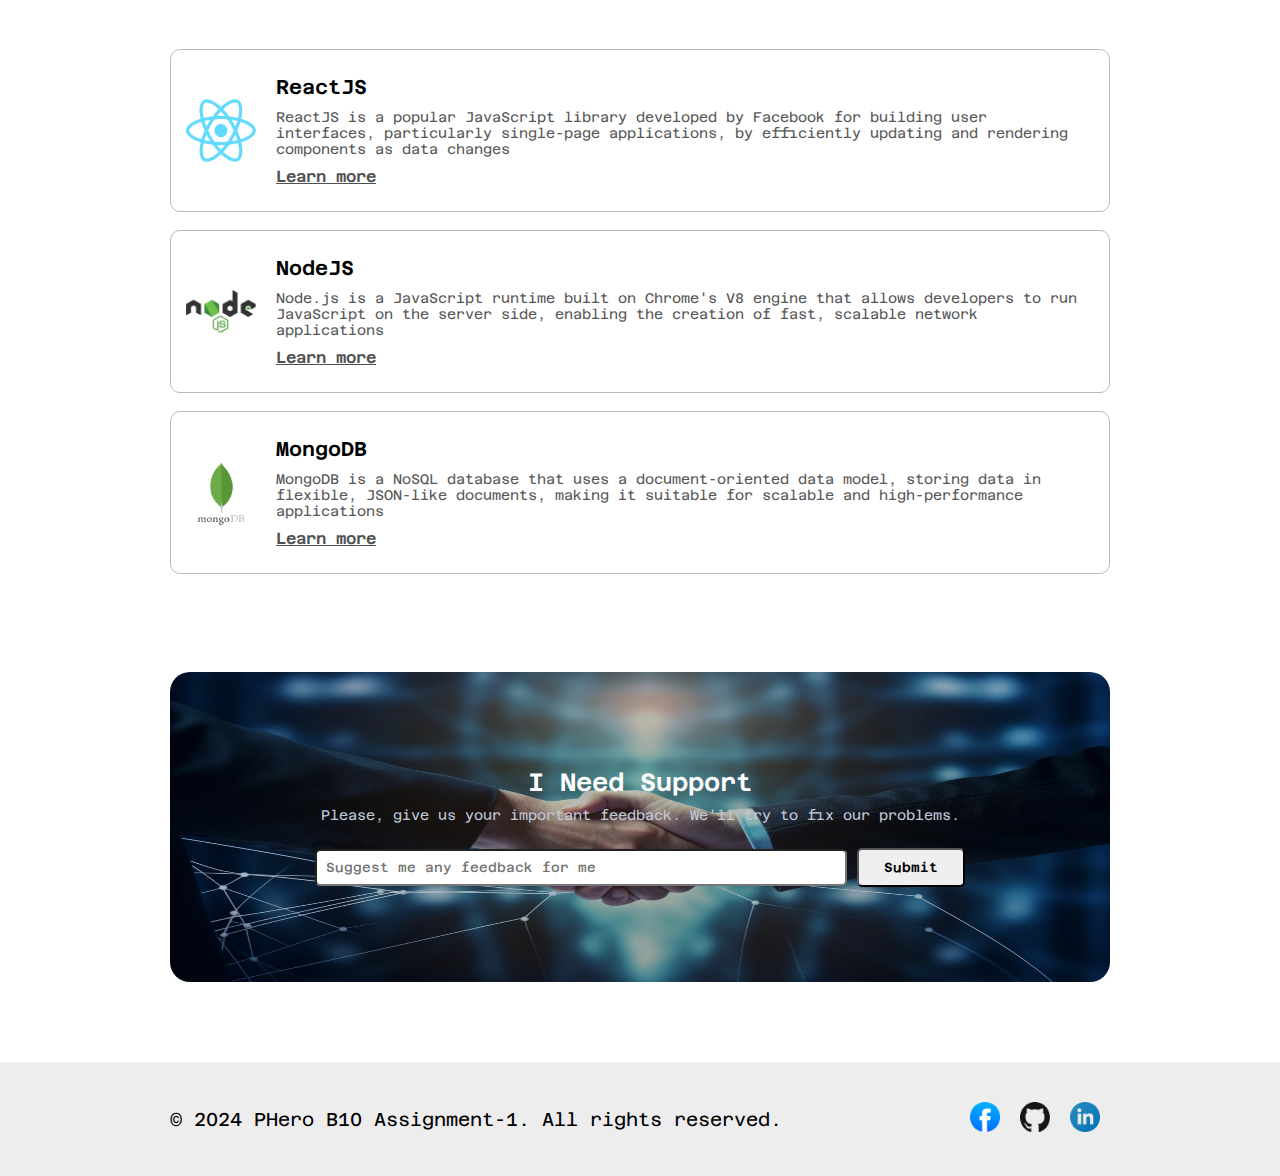
==== commit e2134f5a: "a tag replace by button" ====
--- a/index.html
+++ b/index.html
@@ -37,7 +37,7 @@
                 <div class="contentDiv">
                     <h2>I will Do Coding and Change The World</h2>
                     <p>Coding can create solutions that have a profound and lasting impact on society.</p>
-                    <a href="#">Learn More</a>
+                    <button type="submit">Learn More</button>
                 </div>
 
                 <div class="imageDiv">
@@ -50,7 +50,7 @@
                 <div class="contentDiv">
                     <h2>I will help People by creating Modern Web System</h2>
                     <p>Coding can create solutions that have a profound and lasting impact on society.</p>
-                    <a href="#">Learn More</a>
+                    <button type="submit">Learn More</button>
                 </div>
 
                 <div class="imageDiv">
@@ -63,7 +63,7 @@
                 <div class="contentDiv">
                     <h2>I will Do Coding and Change The World</h2>
                     <p>Coding can create solutions that have a profound and lasting impact on society.</p>
-                    <a href="#">Learn More</a>
+                    <button type="submit">Learn More</button>
                 </div>
 
                 <div class="imageDiv">
@@ -101,7 +101,7 @@
                     <div>
                         <h2>HTML</h2>
                         <p>HyperText Markup Language</p>
-                        <a target="_blank" href="/pages/html5.html">Learn More</a>
+                        <a target="_blank" href="https://www.w3schools.com/html/default.asp">Learn More</a>
                     </div>
                 </div>
                 <!-- html5 item ends -->
@@ -112,7 +112,7 @@
                     <div>
                         <h2>CSS</h2>
                         <p>Cascading Style Sheets</p>
-                        <a target="_blank" href="pages/css3.html">Learn More</a>
+                        <a target="_blank" href="https://www.w3schools.com/css/default.asp">Learn More</a>
                     </div>
                 </div>
                 <!-- css3 item ends -->
@@ -123,7 +123,7 @@
                     <div>
                         <h2>JS</h2>
                         <p>JavaScript is a high-level programming language</p>
-                        <a target="_blank" href="/pages/js.html">Learn More</a>
+                        <a target="_blank" href="https://www.w3schools.com/js/default.asp">Learn More</a>
                     </div>
                 </div>
                 <!-- js item ends -->
@@ -146,7 +146,7 @@
                     <div>
                         <h2>ReactJS</h2>
                         <p>ReactJS is a popular JavaScript library developed by Facebook for building user interfaces, particularly single-page applications, by efficiently updating and rendering components as data changes</p>
-                        <a href="#">Learn more</a>
+                        <a target="_blank" href="https://www.w3schools.com/react/default.asp">Learn more</a>
                     </div>
                 </div>
                 <!-- react ends -->
@@ -157,7 +157,7 @@
                     <div>
                         <h2>NodeJS</h2>
                         <p>Node.js is a JavaScript runtime built on Chrome's V8 engine that allows developers to run JavaScript on the server side, enabling the creation of fast, scalable network applications</p>
-                        <a href="#">Learn more</a>
+                        <a target="_blank" href="https://www.w3schools.com/nodejs/default.asp">Learn more</a>
                     </div>
                 </div>
                 <!-- node ends -->
@@ -168,7 +168,7 @@
                     <div>
                         <h2>MongoDB</h2>
                         <p>MongoDB is a NoSQL database that uses a document-oriented data model, storing data in flexible, JSON-like documents, making it suitable for scalable and high-performance applications</p>
-                        <a href="#">Learn more</a>
+                        <a target="_blank" href="https://www.w3schools.com/mongodb/index.php">Learn more</a>
                     </div>
                 </div>
                 <!-- mongodb ends -->
--- a/css/style.css
+++ b/css/style.css
@@ -102,9 +102,9 @@
     margin: 15px 0;
     color: rgb(45, 51, 65);
 }
-.webDevelopmentSection .container a{
+.webDevelopmentSection .container button{
     padding: 12px 25px;
-    border: 1px solid gray;
+    /* border: 1px solid gray; */
     display: inline-block;
     outline: none;
     border-radius: 5px;
@@ -298,7 +298,7 @@
     height: 310px;
     margin: 0 auto;
     border-radius: 20px;
-    background-image: url(/hands.jpg);
+    background-image: url('../assets/hands.jpg');
     background-size: 100% 100%;
     background-repeat: no-repeat;
     background-position: center;
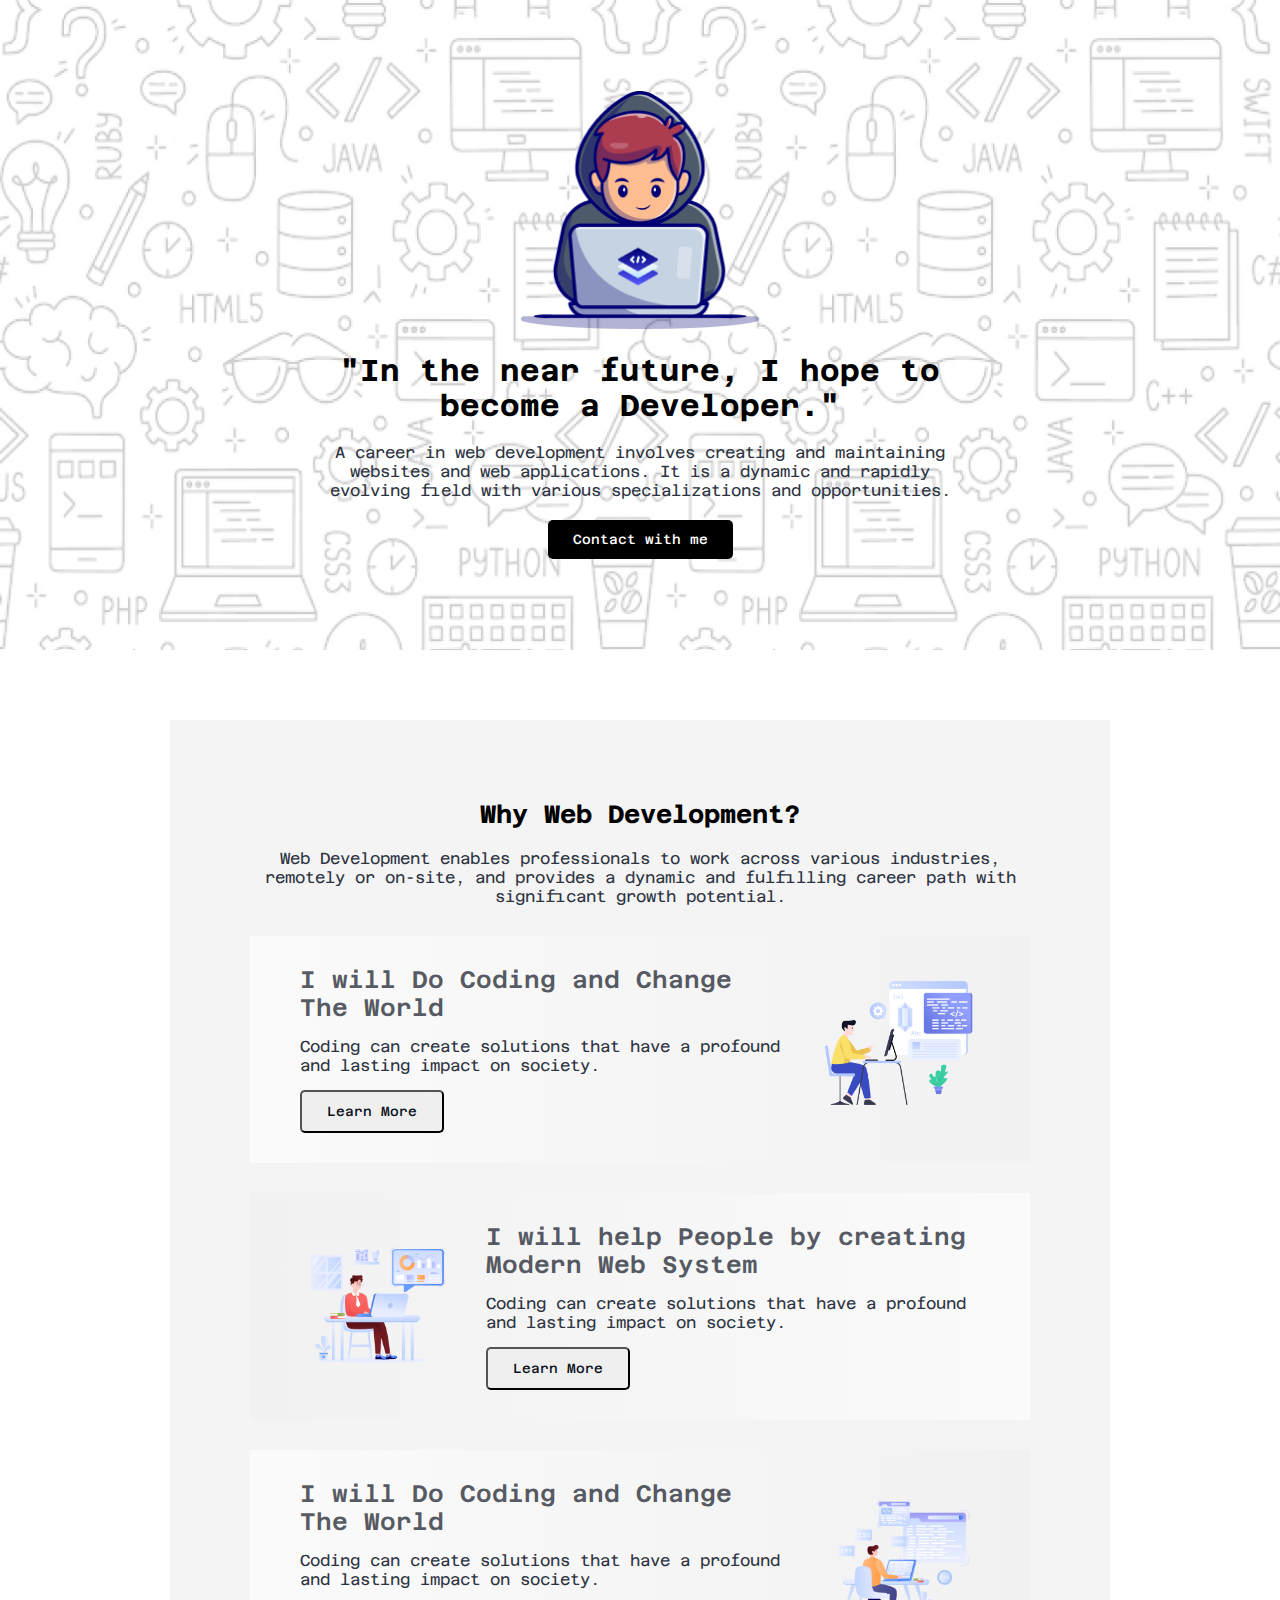
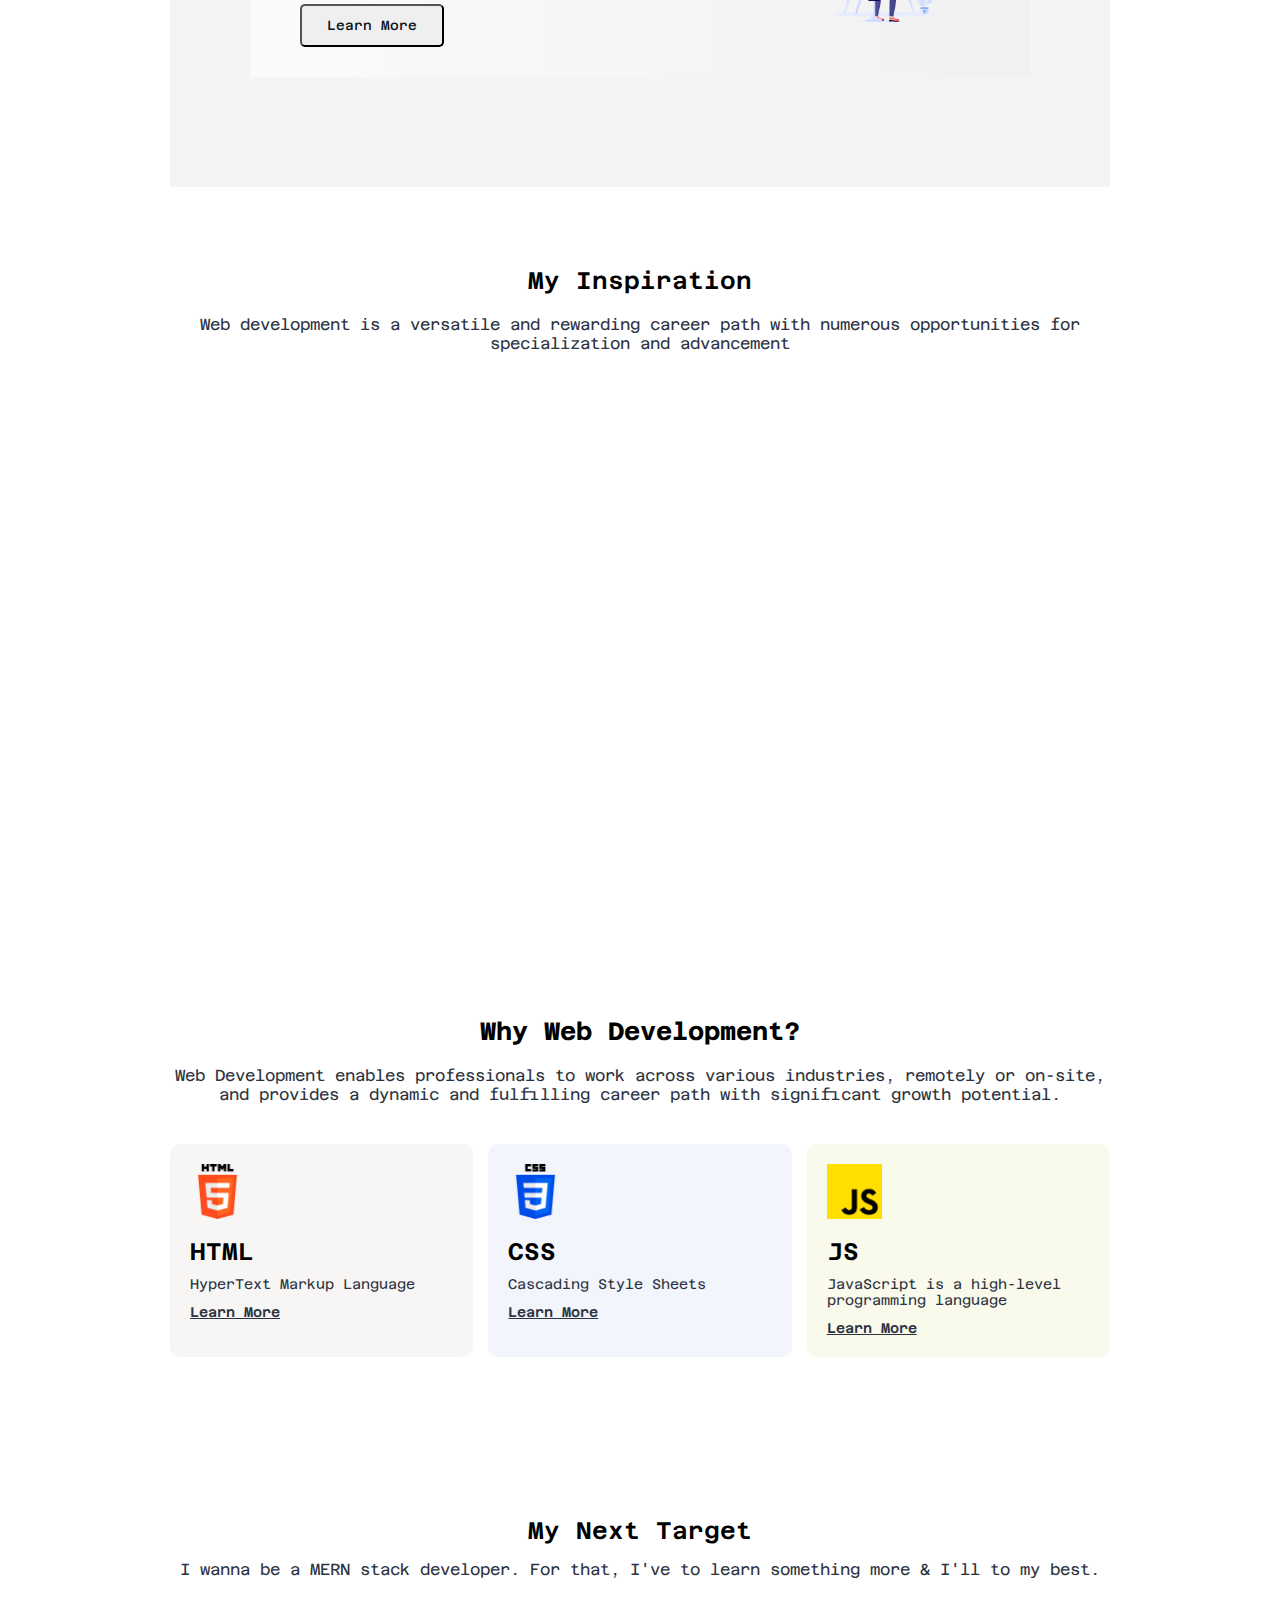
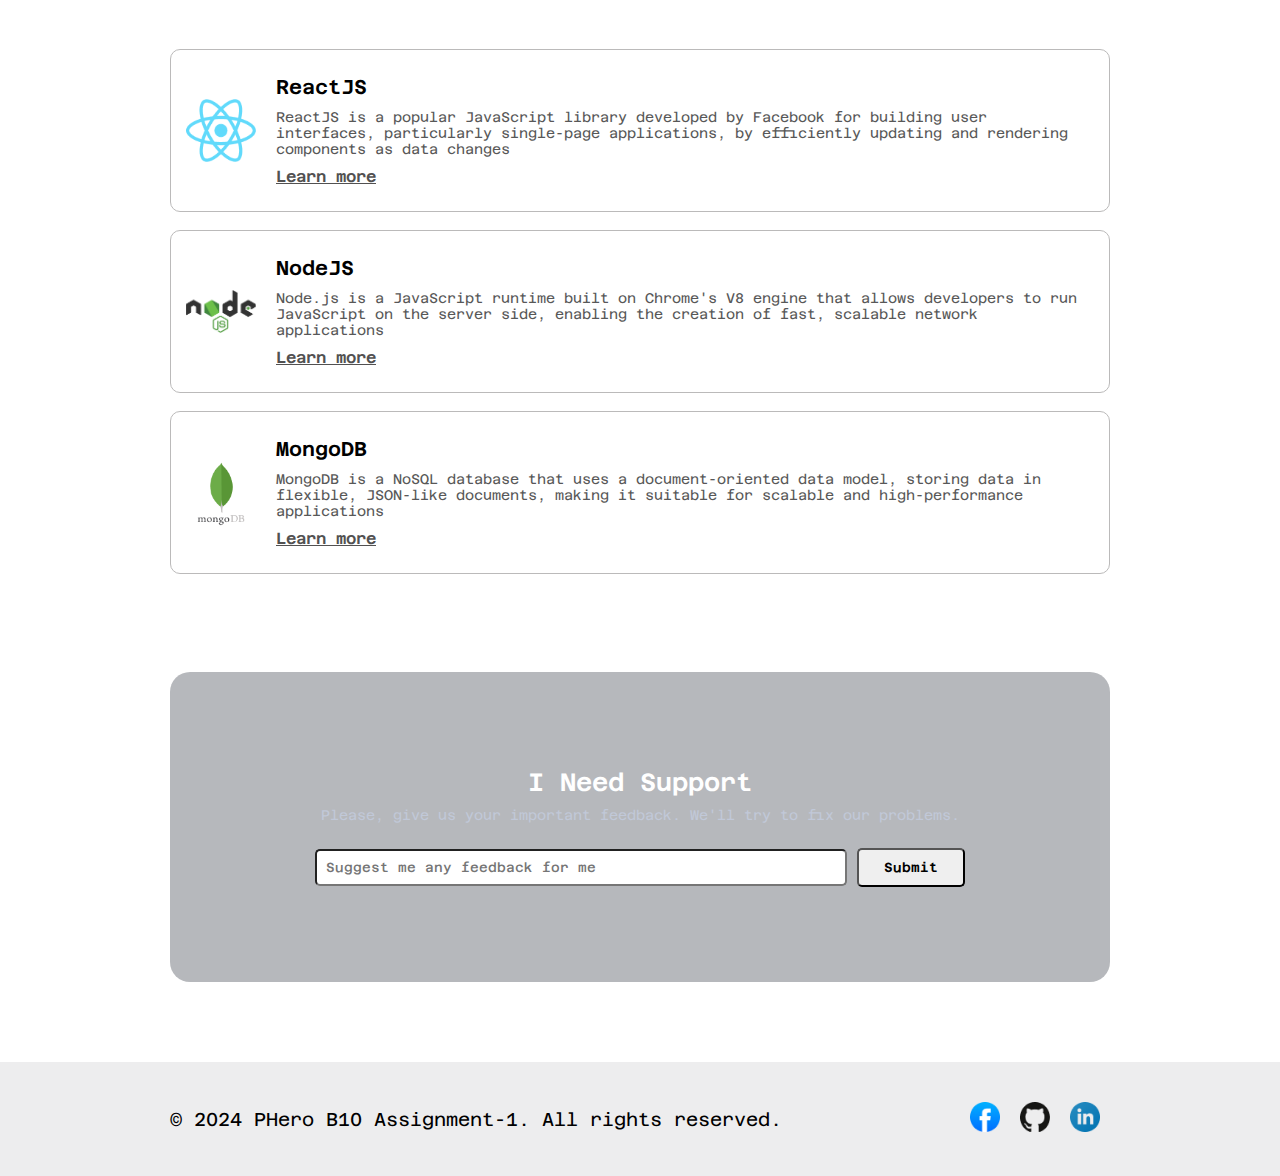
==== commit 6dc238be: "banner fix" ====
--- a/index.html
+++ b/index.html
@@ -1,5 +1,6 @@
 <!DOCTYPE html>
 <html lang="en">
+
 <head>
     <meta charset="UTF-8">
     <meta name="viewport" content="width=device-width, initial-scale=1.0">
@@ -8,28 +9,33 @@
     <!-- google fonts (Azeret Mono) -->
     <link rel="preconnect" href="https://fonts.googleapis.com">
     <link rel="preconnect" href="https://fonts.gstatic.com" crossorigin>
-    <link href="https://fonts.googleapis.com/css2?family=Azeret+Mono:ital,wght@0,100..900;1,100..900&display=swap" rel="stylesheet">
+    <link href="https://fonts.googleapis.com/css2?family=Azeret+Mono:ital,wght@0,100..900;1,100..900&display=swap"
+        rel="stylesheet">
 
     <!-- external css file link -->
-     <link rel="stylesheet" href="./css/style.css">
+    <link rel="stylesheet" href="./css/style.css">
 
 </head>
+
 <body>
-    <header>
-        <section class="headerSection">
-            <img src="./assets/Group.png" alt="Header Image">
-            <h1>"In the near future, I hope to become a Developer."</h1>
-            <p>A career in web development involves creating and maintaining websites and web applications. It is a dynamic and rapidly evolving field with various specializations and opportunities.</p>
-            <a href="#footer"><button>Contact with me</button></a>
-        </section>
-    </header>
-    <!-- header (banner) ends -->
 
     <main>
+        <section class="bannerContainer">
+            <div class="banner">
+                <img src="./assets/Group.png" alt="Header Image">
+                <h1>"In the near future, I hope to become a Developer."</h1>
+                <p>A career in web development involves creating and maintaining websites and web applications. It is a
+                    dynamic and rapidly evolving field with various specializations and opportunities.</p>
+                <a href="#footer"><button>Contact with me</button></a>
+            </div>
+        </section>
+        <!-- banner section ends -->
+
         <section class="webDevelopmentSection">
             <article class="sectionHeading webDevelopmentSectionHeading">
                 <h1>Why Web Development?</h1>
-                <p>Web Development enables professionals to work across various industries, remotely or on-site, and provides a dynamic and fulfilling career path with significant growth potential.</p>
+                <p>Web Development enables professionals to work across various industries, remotely or on-site, and
+                    provides a dynamic and fulfilling career path with significant growth potential.</p>
             </article>
             <!-- "why web development" heading ends -->
 
@@ -37,7 +43,7 @@
                 <div class="contentDiv">
                     <h2>I will Do Coding and Change The World</h2>
                     <p>Coding can create solutions that have a profound and lasting impact on society.</p>
-                    <button type="submit">Learn More</button>
+                    <button class="webDevBtn" type="submit">Learn More</button>
                 </div>
 
                 <div class="imageDiv">
@@ -50,7 +56,7 @@
                 <div class="contentDiv">
                     <h2>I will help People by creating Modern Web System</h2>
                     <p>Coding can create solutions that have a profound and lasting impact on society.</p>
-                    <button type="submit">Learn More</button>
+                    <button class="webDevBtn" type="submit">Learn More</button>
                 </div>
 
                 <div class="imageDiv">
@@ -63,7 +69,7 @@
                 <div class="contentDiv">
                     <h2>I will Do Coding and Change The World</h2>
                     <p>Coding can create solutions that have a profound and lasting impact on society.</p>
-                    <button type="submit">Learn More</button>
+                    <button class="webDevBtn" type="submit">Learn More</button>
                 </div>
 
                 <div class="imageDiv">
@@ -78,11 +84,15 @@
         <section class="inspirationSection">
             <article class="sectionHeading inspirationSectionHeading">
                 <h2>My Inspiration</h2>
-                <p>Web development is a versatile and rewarding career path with numerous opportunities for specialization and advancement</p>
+                <p>Web development is a versatile and rewarding career path with numerous opportunities for
+                    specialization and advancement</p>
             </article>
             <!-- "why web development" heading ends -->
 
-            <iframe width="100%" height="450" src="https://www.youtube.com/embed/5O5e0nnVulY?si=7tSLjGQV2LqO7HDk" title="YouTube video player" frameborder="0" allow="accelerometer; autoplay; clipboard-write; encrypted-media; gyroscope; picture-in-picture; web-share" referrerpolicy="strict-origin-when-cross-origin" allowfullscreen id="iFrame"></iframe>
+            <iframe width="100%" height="450" src="https://www.youtube.com/embed/5O5e0nnVulY?si=7tSLjGQV2LqO7HDk"
+                title="YouTube video player" frameborder="0"
+                allow="accelerometer; autoplay; clipboard-write; encrypted-media; gyroscope; picture-in-picture; web-share"
+                referrerpolicy="strict-origin-when-cross-origin" allowfullscreen id="iFrame"></iframe>
         </section>
         <!-- "inspirationSection" section ends -->
 
@@ -90,7 +100,8 @@
         <section class="currentTargetSection">
             <article class="webDevelopmentSectionHeading">
                 <h1>Why Web Development?</h1>
-                <p>Web Development enables professionals to work across various industries, remotely or on-site, and provides a dynamic and fulfilling career path with significant growth potential.</p>
+                <p>Web Development enables professionals to work across various industries, remotely or on-site, and
+                    provides a dynamic and fulfilling career path with significant growth potential.</p>
             </article>
             <!-- "current target" heading ends -->
 
@@ -145,7 +156,9 @@
 
                     <div>
                         <h2>ReactJS</h2>
-                        <p>ReactJS is a popular JavaScript library developed by Facebook for building user interfaces, particularly single-page applications, by efficiently updating and rendering components as data changes</p>
+                        <p>ReactJS is a popular JavaScript library developed by Facebook for building user interfaces,
+                            particularly single-page applications, by efficiently updating and rendering components as
+                            data changes</p>
                         <a target="_blank" href="https://www.w3schools.com/react/default.asp">Learn more</a>
                     </div>
                 </div>
@@ -156,7 +169,9 @@
 
                     <div>
                         <h2>NodeJS</h2>
-                        <p>Node.js is a JavaScript runtime built on Chrome's V8 engine that allows developers to run JavaScript on the server side, enabling the creation of fast, scalable network applications</p>
+                        <p>Node.js is a JavaScript runtime built on Chrome's V8 engine that allows developers to run
+                            JavaScript on the server side, enabling the creation of fast, scalable network applications
+                        </p>
                         <a target="_blank" href="https://www.w3schools.com/nodejs/default.asp">Learn more</a>
                     </div>
                 </div>
@@ -167,7 +182,9 @@
 
                     <div>
                         <h2>MongoDB</h2>
-                        <p>MongoDB is a NoSQL database that uses a document-oriented data model, storing data in flexible, JSON-like documents, making it suitable for scalable and high-performance applications</p>
+                        <p>MongoDB is a NoSQL database that uses a document-oriented data model, storing data in
+                            flexible, JSON-like documents, making it suitable for scalable and high-performance
+                            applications</p>
                         <a target="_blank" href="https://www.w3schools.com/mongodb/index.php">Learn more</a>
                     </div>
                 </div>
@@ -184,7 +201,8 @@
                 <p>Please, give us your important feedback. We'll try to fix our problems.</p>
 
                 <div class="suggestionDiv">
-                    <input type="text" id="inputField" class="inputField" placeholder="Suggest me any feedback for me" autocomplete="off">
+                    <input type="text" id="inputField" class="inputField" placeholder="Suggest me any feedback for me"
+                        autocomplete="off">
                     <button type="submit" class="suggestionBtn">Submit</button>
                 </div>
             </article>
@@ -197,12 +215,15 @@
             <h3>&copy; 2024 PHero B10 Assignment-1. All rights reserved.</h3>
 
             <ul>
-                <li><a target="_blank" href="https://www.facebook.com/"><img src="./assets/facebook.png" alt=""></a></li>
+                <li><a target="_blank" href="https://www.facebook.com/"><img src="./assets/facebook.png" alt=""></a>
+                </li>
                 <li><a target="_blank" href="https://github.com/"><img src="./assets/github.png" alt=""></a></li>
-                <li><a target="_blank" href="https://www.linkedin.com"><img src="./assets/linkedin-icon1.png" alt=""></a></li>
+                <li><a target="_blank" href="https://www.linkedin.com"><img src="./assets/linkedin-icon1.png"
+                            alt=""></a></li>
             </ul>
         </section>
     </footer>
     <!-- footer ends -->
 </body>
+
 </html>--- a/css/style.css
+++ b/css/style.css
@@ -18,8 +18,8 @@
 }
 
 
-/* ===== header styles starts ===== */
-header{
+/* ===== .bannerContainer styles starts ===== */
+.bannerContainer{
     width: 100%;
     height: 650px;
     background-image: url('../assets/Hero-bg.png');
@@ -31,24 +31,24 @@
     align-items: center;
 }
 
-header .headerSection{
+.bannerContainer .banner{
     width: 650px;
     text-align: center;
 }
-header .headerSection img{
+.bannerContainer .banner img{
     width: 240px;
     margin-bottom: 20px;
 }
-header .headerSection h1{
+.bannerContainer .banner h1{
     font-size: 30px;
     font-weight: 700;
 }
-header .headerSection p{
+.bannerContainer .banner p{
     /* font-size: 16px; */
     margin: 20px 0;
     color: rgb(45, 51, 65);
 }
-header .headerSection button{
+.bannerContainer .banner button{
     padding: 12px 25px;
     border: none;
     outline: none;
@@ -102,11 +102,11 @@
     margin: 15px 0;
     color: rgb(45, 51, 65);
 }
-.webDevelopmentSection .container button{
+.webDevelopmentSection .container .webDevBtn{
     padding: 12px 25px;
     /* border: 1px solid gray; */
     display: inline-block;
-    outline: none;
+    /* outline: none; */
     border-radius: 5px;
     color: #ffffff;
     font-weight: 500;
@@ -298,7 +298,7 @@
     height: 310px;
     margin: 0 auto;
     border-radius: 20px;
-    background-image: url('../assets/hands.jpg');
+    background-image: url('./assets/hands.jpg');
     background-size: 100% 100%;
     background-repeat: no-repeat;
     background-position: center;
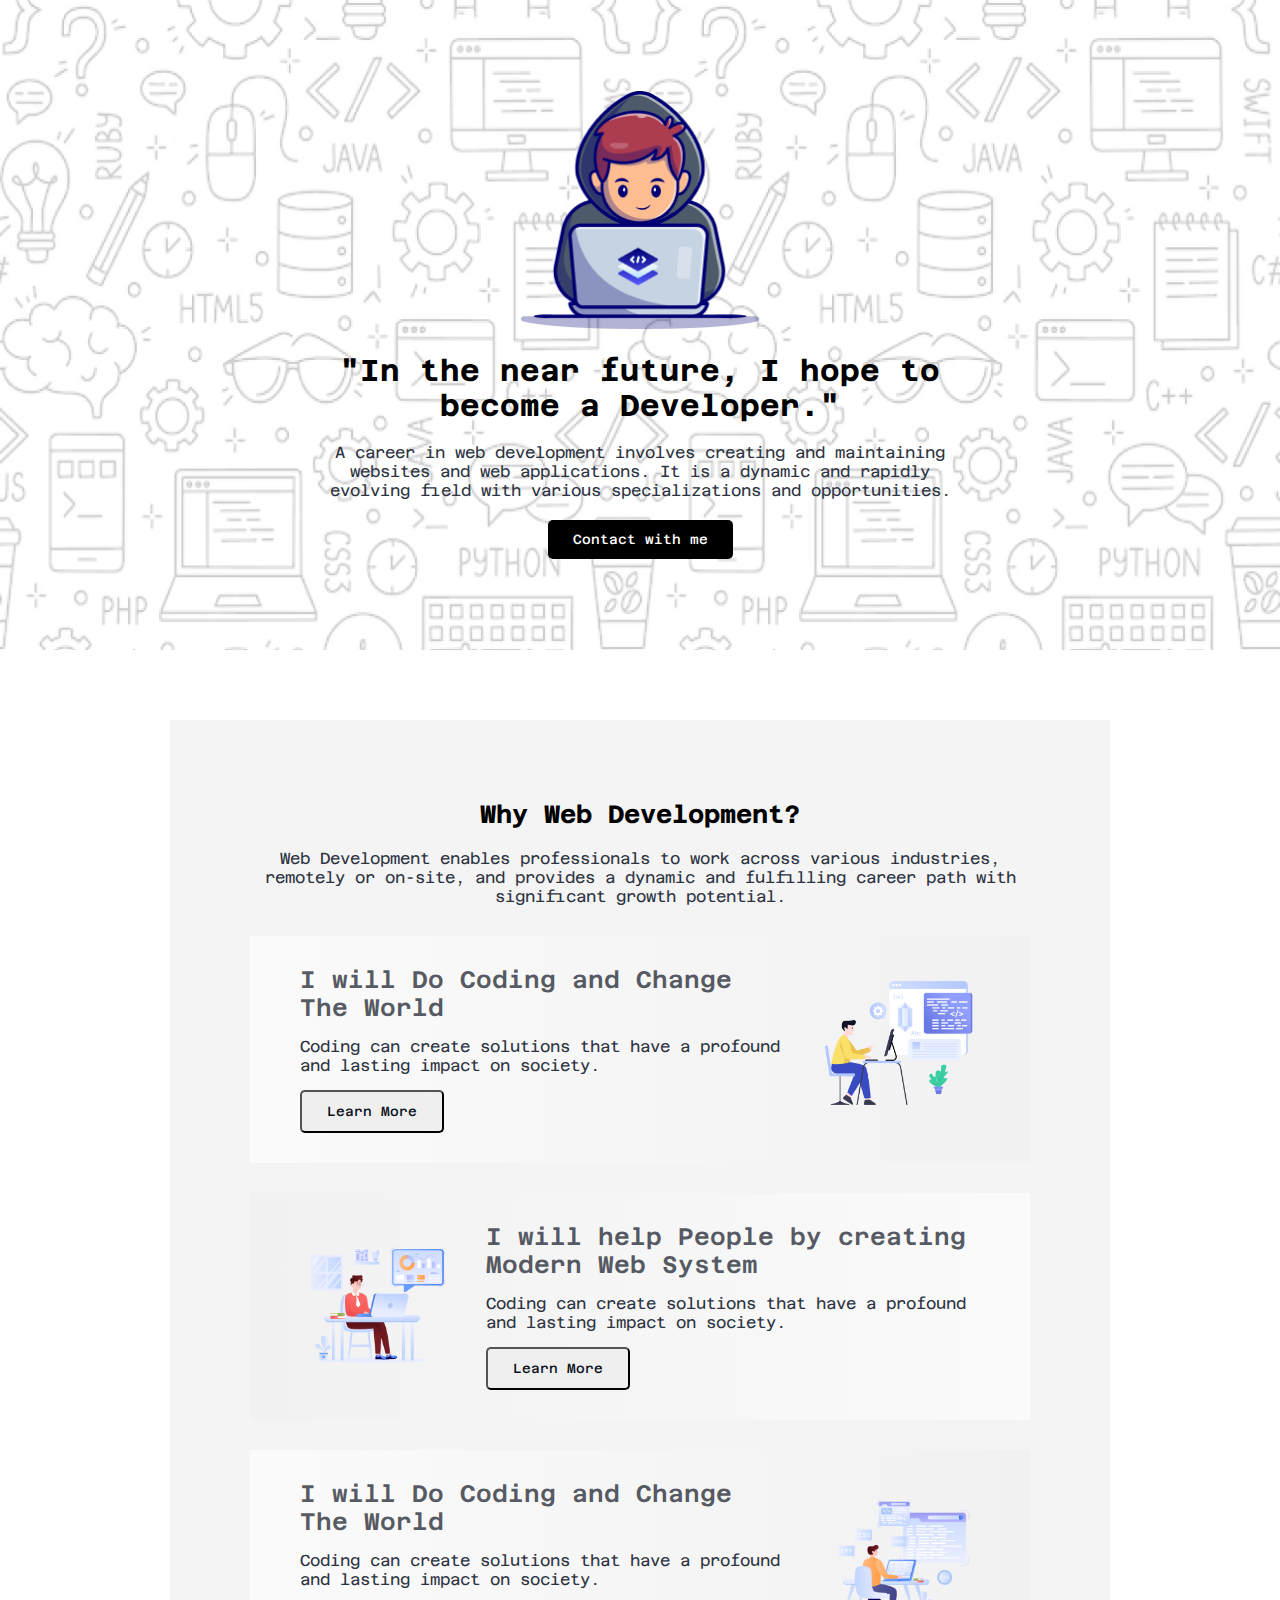
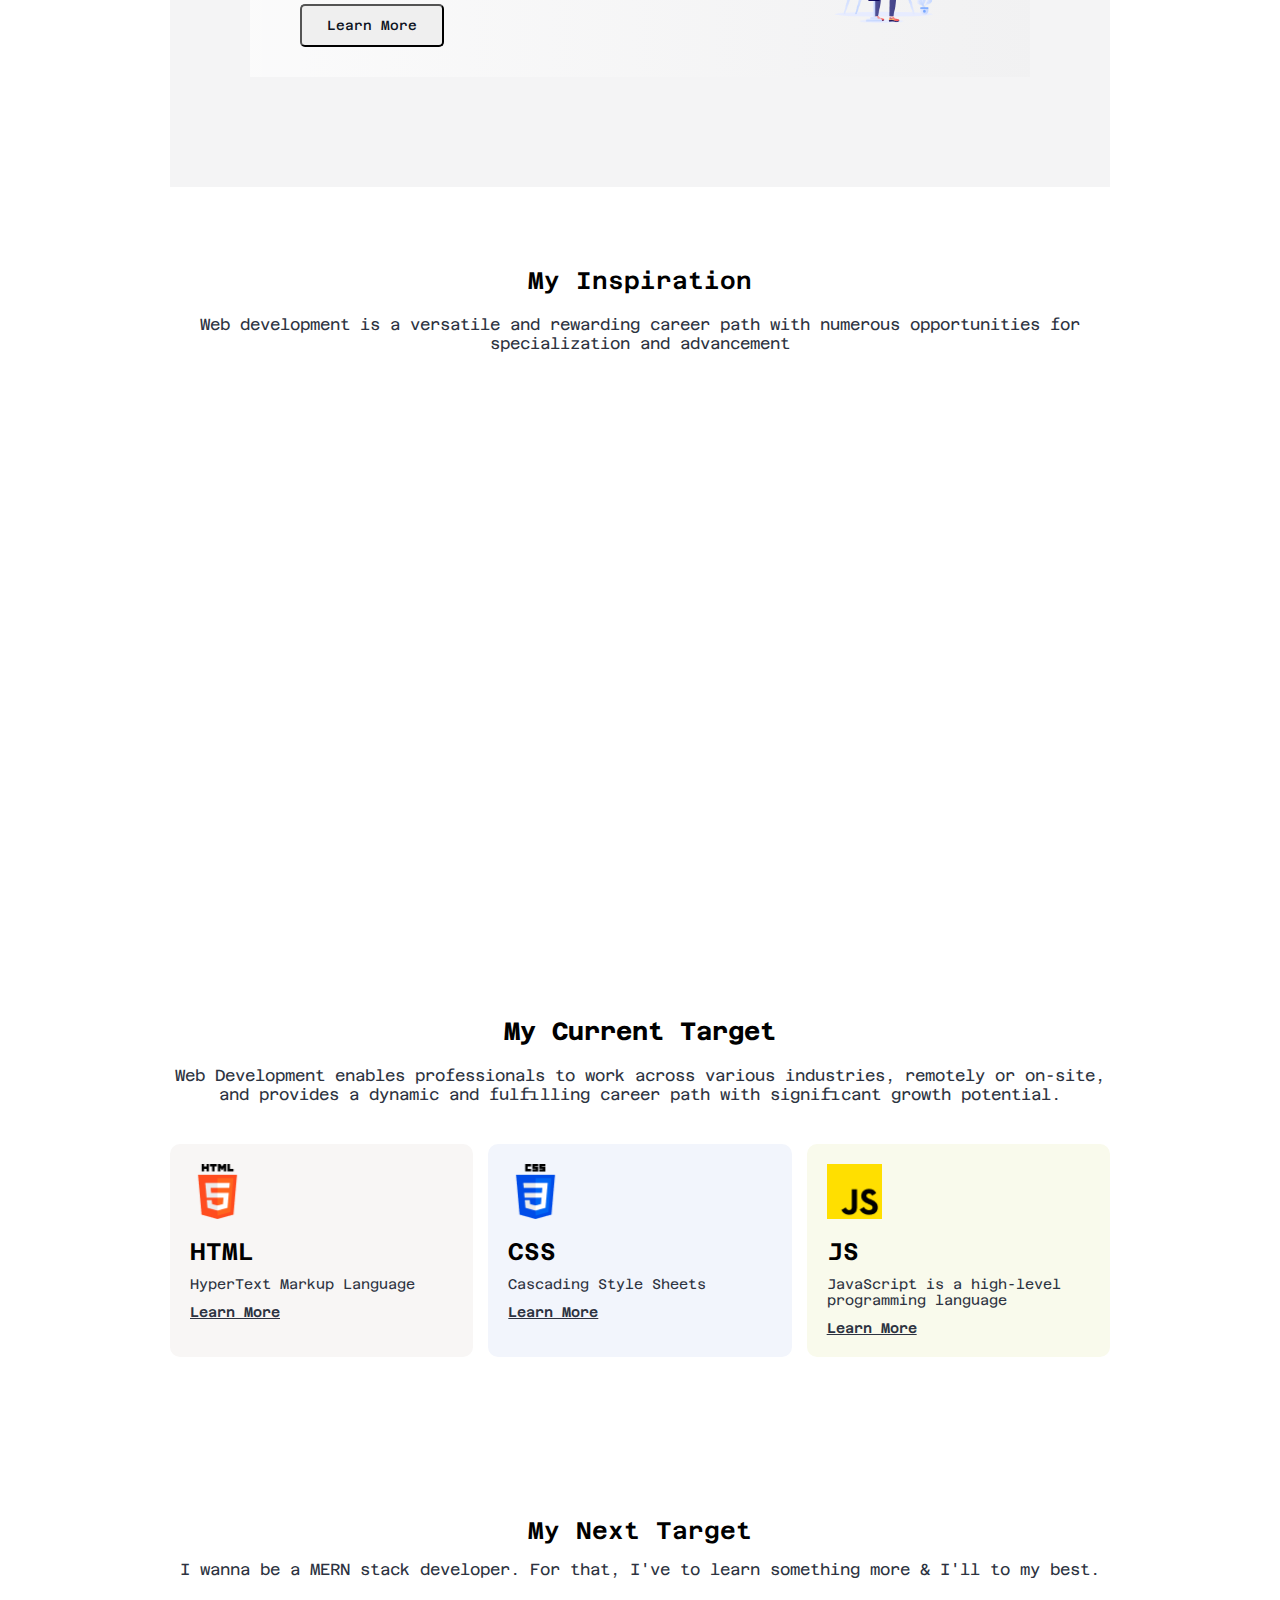
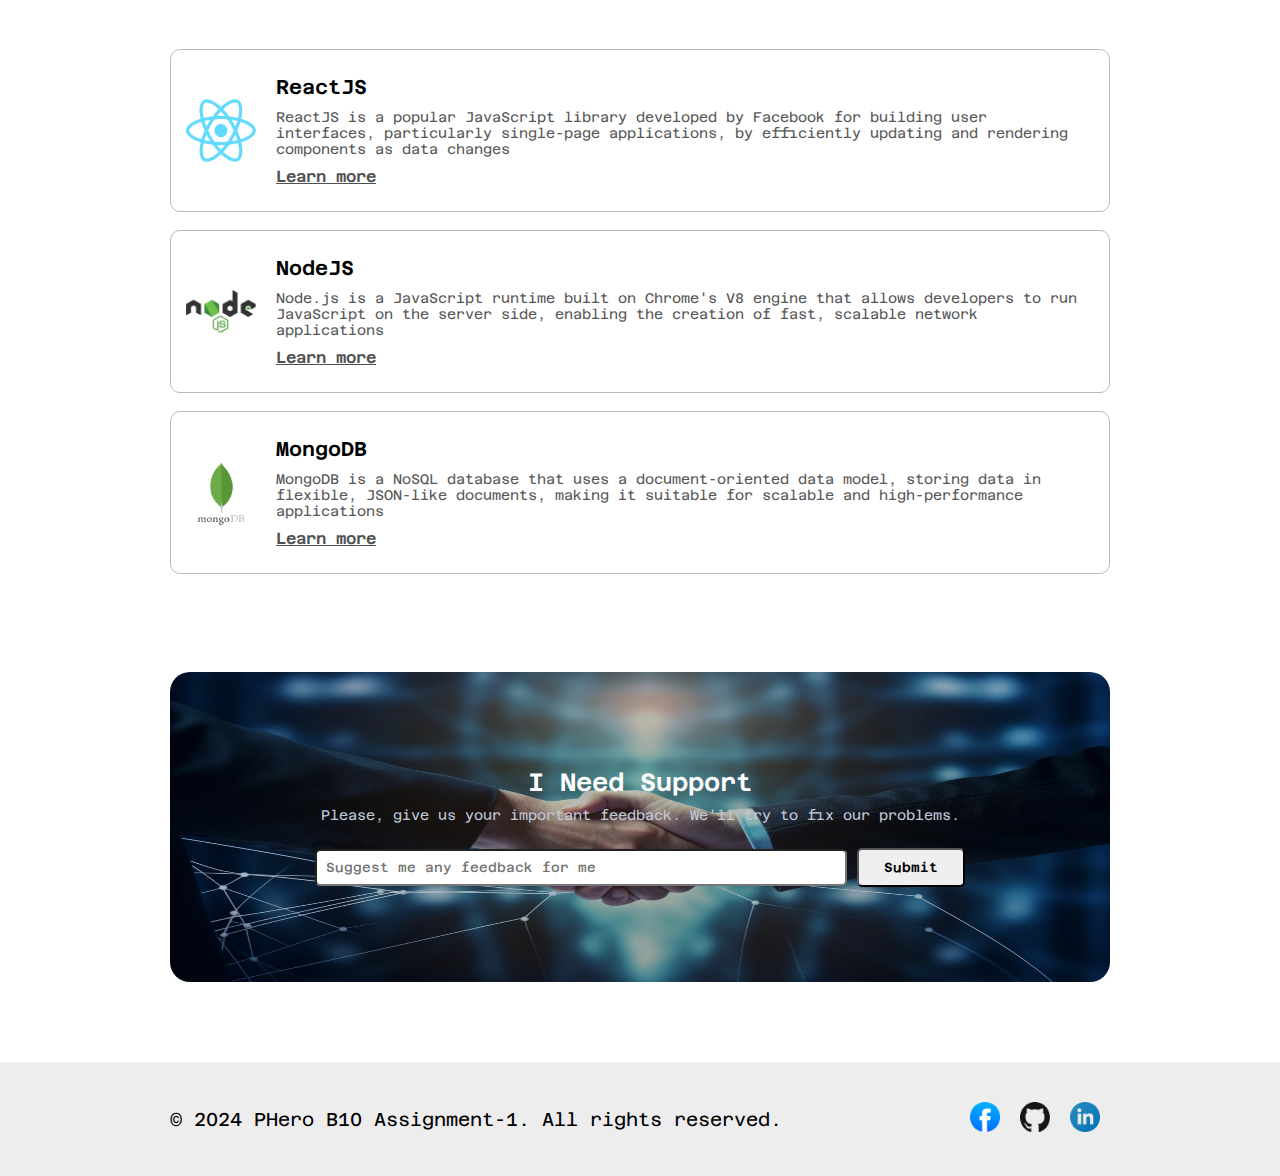
==== commit 25aac752: "fix heading" ====
--- a/index.html
+++ b/index.html
@@ -99,7 +99,7 @@
 
         <section class="currentTargetSection">
             <article class="webDevelopmentSectionHeading">
-                <h1>Why Web Development?</h1>
+                <h1>My Current Target</h1>
                 <p>Web Development enables professionals to work across various industries, remotely or on-site, and
                     provides a dynamic and fulfilling career path with significant growth potential.</p>
             </article>
--- a/css/style.css
+++ b/css/style.css
@@ -298,10 +298,11 @@
     height: 310px;
     margin: 0 auto;
     border-radius: 20px;
-    background-image: url('./assets/hands.jpg');
+    /* background-image: url('../assets/hands.jpg'); */
+    background-image: url("../assets/hands.jpg");
     background-size: 100% 100%;
     background-repeat: no-repeat;
-    background-position: center;
+    /* background-position: center; */
     background-color: rgba(13, 19, 33, 0.3);
     background-blend-mode: overlay;
 
